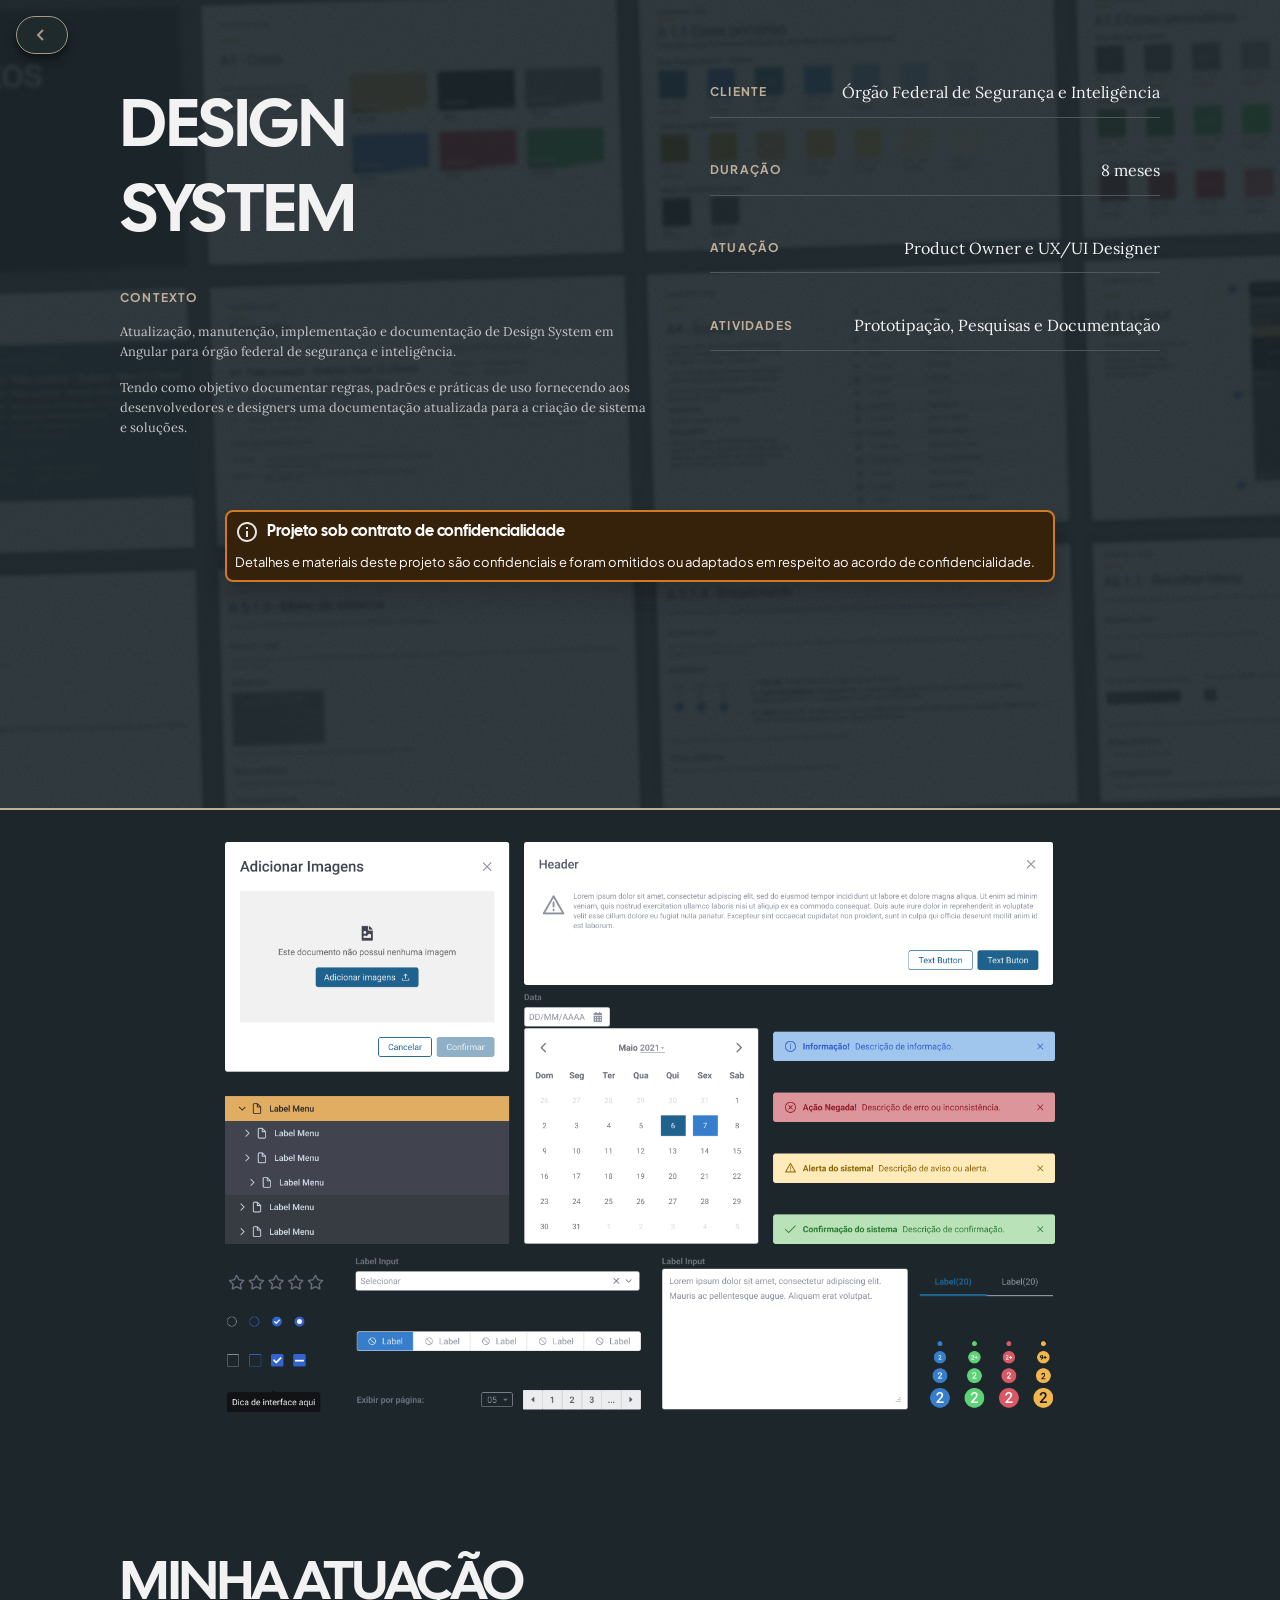
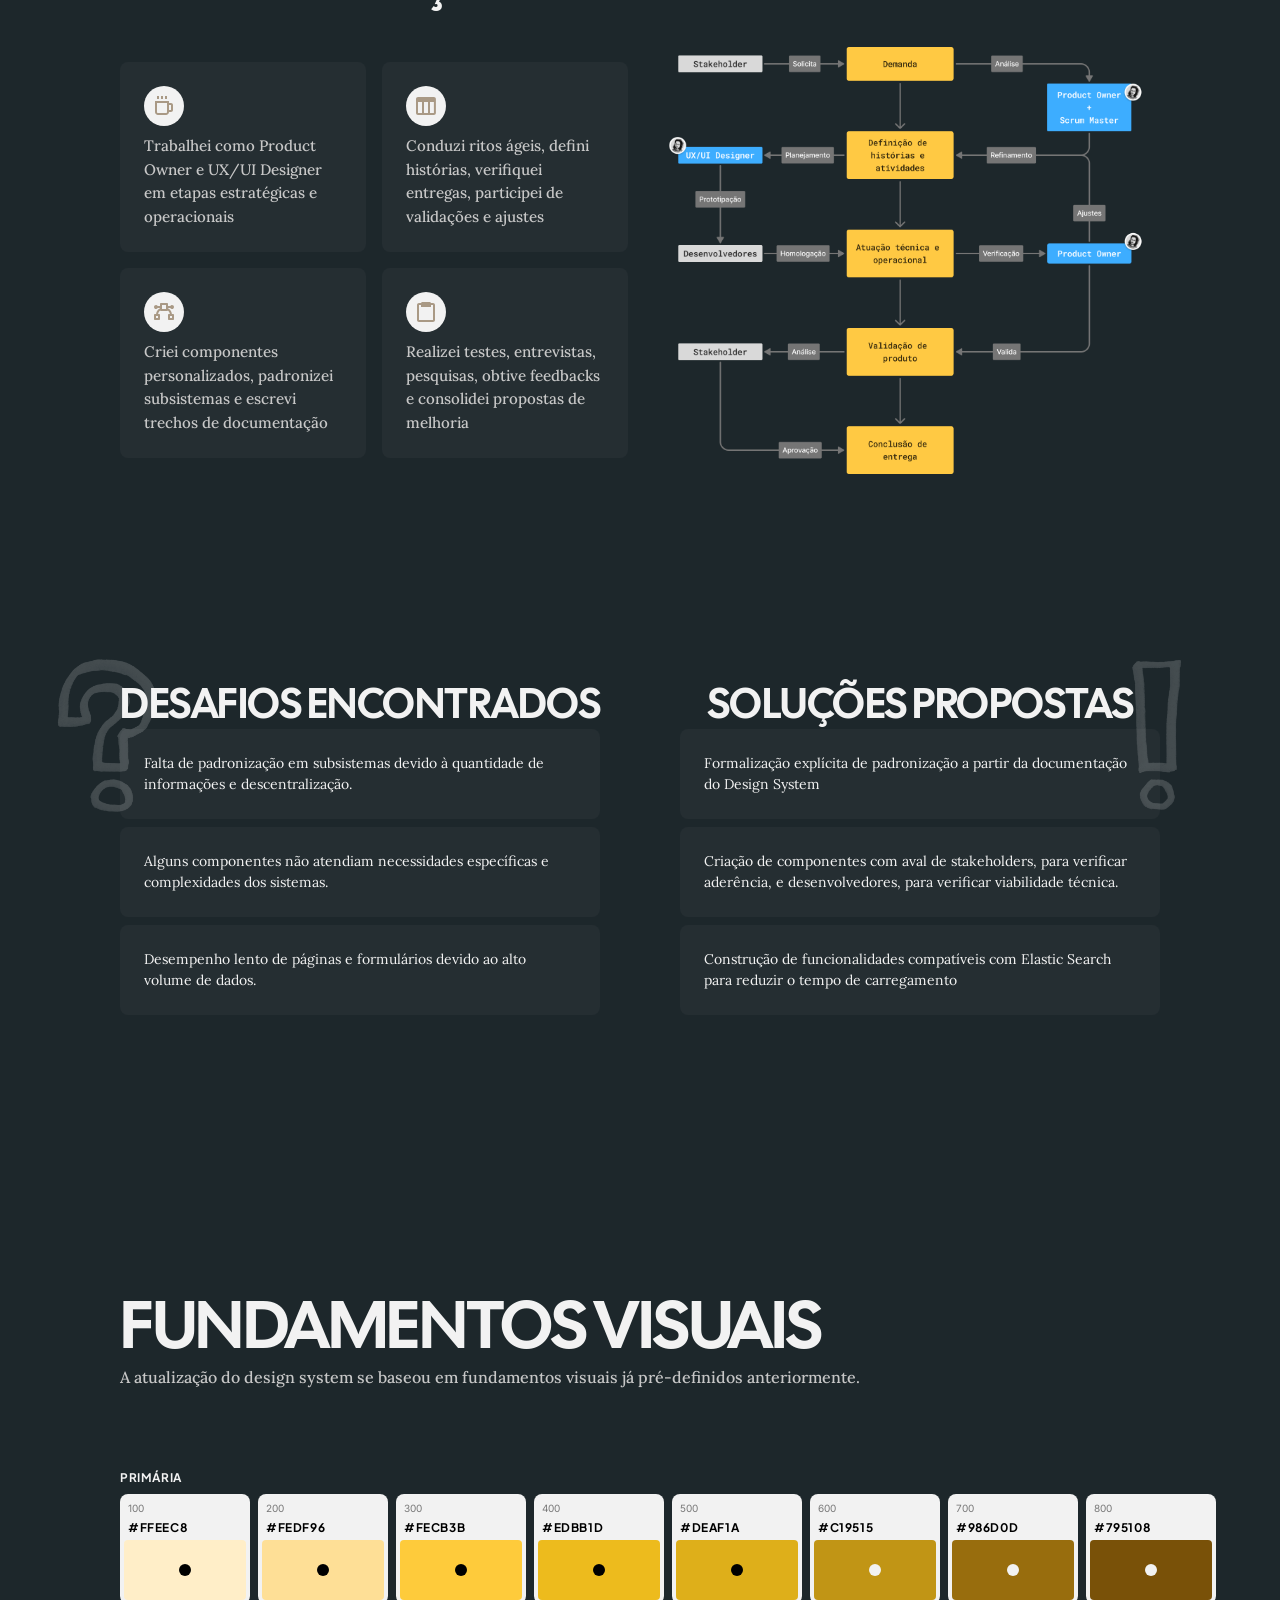
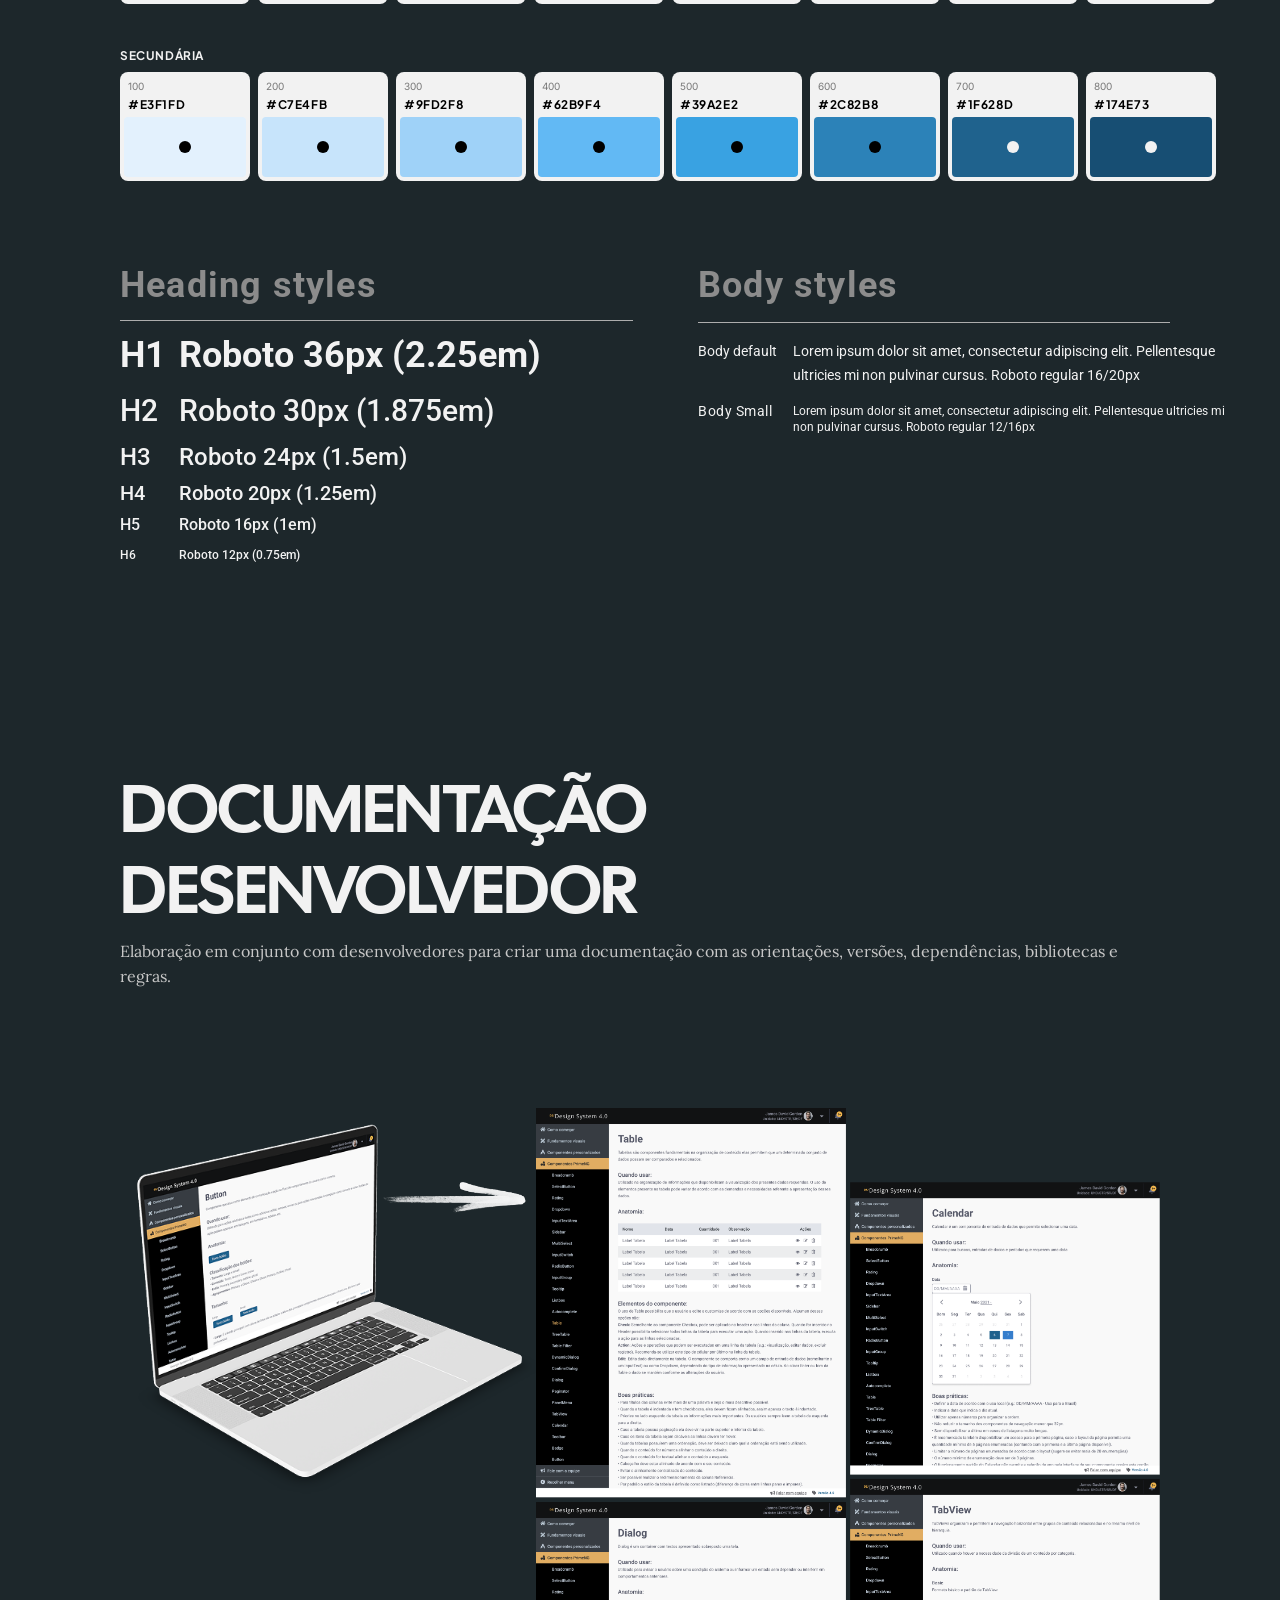
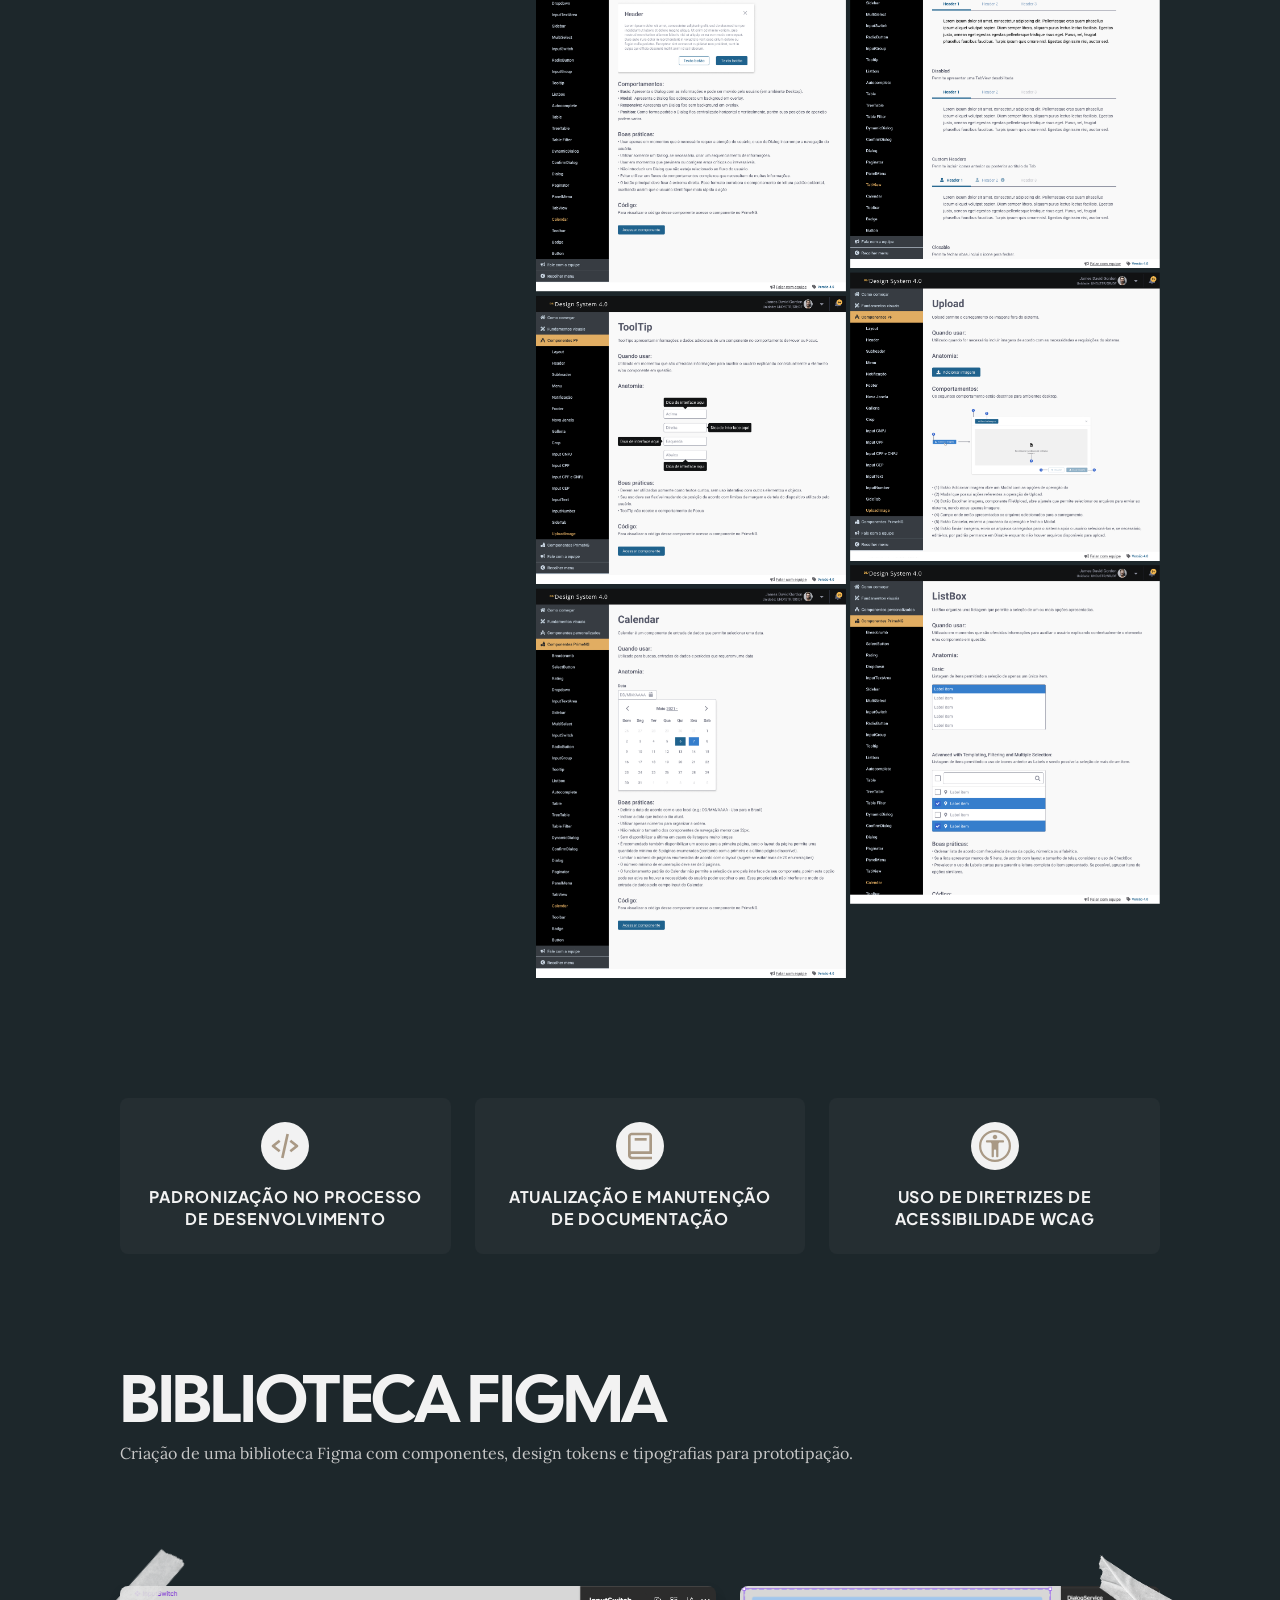
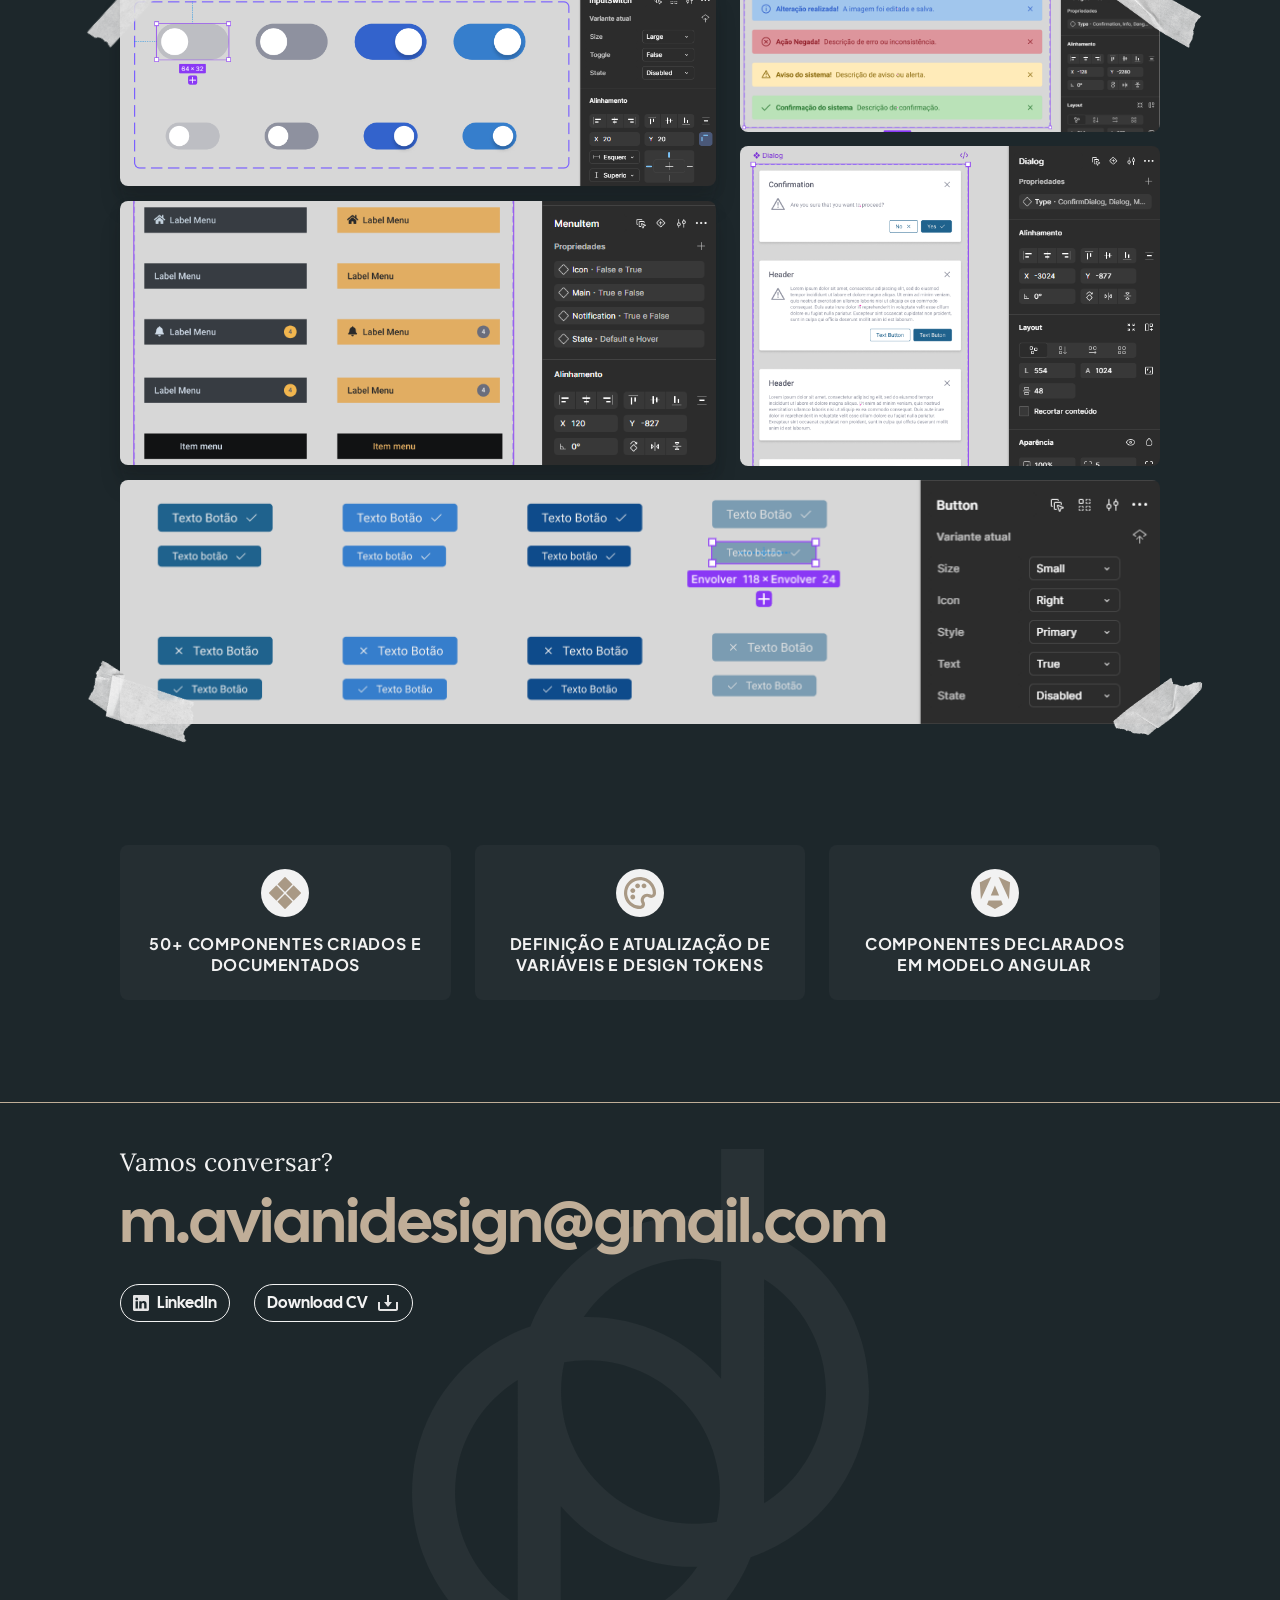
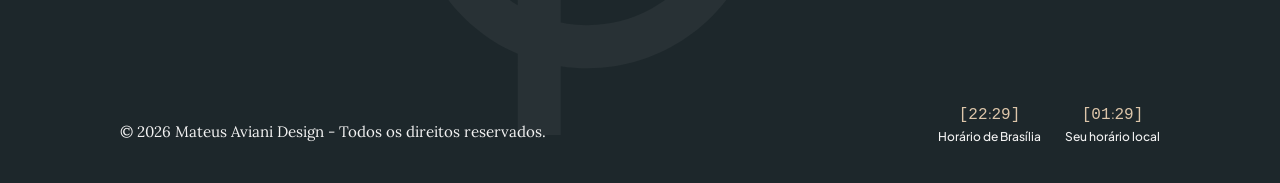
==== projetos/design-system.html @ c931e756 "Publica primeira versão do portfólio" ====
<!doctype html>
<html lang="pt-BR">

<head>
  <meta charset="utf-8">
  <meta name="viewport" content="width=device-width, initial-scale=1">
  <meta name="description" content="Case de UX/UI sobre a atualização e documentação de um Design System.">
  <title>Design System — Mateus Aviani Design</title>
  <link rel="icon" href="../assets/icons/logo_black.svg" type="image/svg+xml" media="(prefers-color-scheme: light)">
  <link rel="icon" href="../assets/icons/logo_white.svg" type="image/svg+xml" media="(prefers-color-scheme: dark)">
  <link rel="stylesheet" href="../css/tokens.css">
  <link rel="stylesheet" href="../css/base.css">
  <link rel="stylesheet" href="../css/layout.css">
  <link rel="stylesheet" href="../css/components.css">
  <link rel="stylesheet" href="../css/project-design-system.css">
  <link
    href="https://fonts.googleapis.com/css2?family=Cal+Sans&family=Inter:wght@400&family=Lora:ital,wght@0,400..700;1,400..700&family=Plus+Jakarta+Sans:ital,wght@0,200..800;1,200..800&family=Roboto:wght@400;500;700&display=swap"
    rel="stylesheet">
</head>

<body class="case-study design-system-page">
  <main>
    <section class="case-cover ds-hero" aria-labelledby="project-title">
      <div class="container case-cover__layout">
        <div class="case-cover__intro">
          <h1 id="project-title" class="case-title case-title--hero"><span>DESIGN</br>SYSTEM</span></h1>
          <div class="case-cover__context">
            <p class="eyebrow">CONTEXTO</p>
            <div class="case-cover__copy">
              <p>Atualização, manutenção, implementação e documentação de Design System em Angular para órgão federal de
                segurança e inteligência.</p>
              <p>Tendo como objetivo documentar regras, padrões e práticas de uso fornecendo aos desenvolvedores e
                designers uma documentação atualizada para a criação de sistema e soluções.</p>
            </div>
          </div>
        </div>
        <dl class="case-cover__meta" aria-label="Informações do projeto">
          <div>
            <dt>CLIENTE</dt>
            <dd>Órgão Federal de Segurança e Inteligência</dd>
          </div>
          <div>
            <dt>DURAÇÃO</dt>
            <dd>8 meses</dd>
          </div>
          <div>
            <dt>ATUAÇÃO</dt>
            <dd>Product Owner e UX/UI Designer</dd>
          </div>
          <div>
            <dt>ATIVIDADES</dt>
            <dd>Prototipação, Pesquisas e Documentação</dd>
          </div>
        </dl>
      </div>
      <aside class="notice notice--nda" aria-label="Aviso de confidencialidade">
        <div class="notice__header"><img class="notice__icon" src="../assets/icons/confidentiality.svg" width="24"
            height="24" alt="">
          <p class="notice__title">Projeto sob contrato de confidencialidade</p>
        </div>
        <p class="notice__copy">Detalhes e materiais deste projeto são confidenciais e foram omitidos ou adaptados em
          respeito ao acordo de confidencialidade.</p>
      </aside>
    </section>
    <section class="ds-example-section" aria-label="Exemplo de componentes do Design System">
      <img src="../assets/images/design-system/example-image.png" width="835" height="573"
        alt="Exemplos de componentes e padrões da biblioteca do Design System" loading="lazy">
    </section>

    <section class="ds-section ds-acting" aria-labelledby="acting-title">
      <div class="container">
        <h2 id="acting-title" class="case-title case-title--section">MINHA ATUAÇÃO</h2>
        <div class="ds-acting-layout">
          <div class="ds-card-grid">
            <article class="ds-card surface-card"><span class="icon-badge icon-badge--sm"><img
                  src="../assets/icons/design-system-task-1.svg" width="16" height="16" alt=""></span>
              <p>Trabalhei como Product Owner e UX/UI Designer em etapas estratégicas e operacionais</p>
            </article>
            <article class="ds-card surface-card"><span class="icon-badge icon-badge--sm"><img
                  src="../assets/icons/design-system-task-2.svg" width="16" height="16" alt=""></span>
              <p>Conduzi ritos ágeis, defini histórias, verifiquei entregas, participei de validações e ajustes</p>
            </article>
            <article class="ds-card surface-card"><span class="icon-badge icon-badge--sm"><img
                  src="../assets/icons/design-system-task-3.svg" width="16" height="16" alt=""></span>
              <p>Criei componentes personalizados, padronizei subsistemas e escrevi trechos de documentação</p>
            </article>
            <article class="ds-card surface-card"><span class="icon-badge icon-badge--sm"><img
                  src="../assets/icons/design-system-task-4.svg" width="16" height="16" alt=""></span>
              <p>Realizei testes, entrevistas, pesquisas, obtive feedbacks e consolidei propostas de melhoria</p>
            </article>
          </div>
          <figure class="ds-visual ds-acting-visual"><img src="../assets/images/design-system/main-image.png"
              width="2735" height="2432" alt="Composição visual das atividades realizadas no Design System"
              loading="lazy"></figure>
        </div>
      </div>
    </section>

    <section class="ds-section ds-challenges" aria-labelledby="challenges-title">
      <div class="container ds-two-columns">
        <div class="ds-challenge-column">
          <img class="ds-challenge-illustration ds-challenge-illustration-question"
            src="../assets/images/design-system/challenges-question.png" width="101" height="154" alt=""
            aria-hidden="true" loading="lazy">
          <h2 id="challenges-title" class="case-title case-title--subsection">DESAFIOS ENCONTRADOS</h2>
          <div class="ds-list">
            <p>Falta de padronização em subsistemas devido à quantidade de informações e descentralização.</p>
            <p>Alguns componentes não atendiam necessidades específicas e complexidades dos sistemas.</p>
            <p>Desempenho lento de páginas e formulários devido ao alto volume de dados.</p>
          </div>
        </div>
        <div class="ds-challenge-column">
          <img class="ds-challenge-illustration ds-challenge-illustration-exclamation"
            src="../assets/images/design-system/challenges-exclamation.png" width="52" height="152" alt=""
            aria-hidden="true" loading="lazy">
          <h2 class="case-title case-title--subsection">SOLUÇÕES PROPOSTAS</h2>
          <div class="ds-list">
            <p>Formalização explícita de padronização a partir da documentação do Design System</p>
            <p>Criação de componentes com aval de stakeholders, para verificar aderência, e desenvolvedores, para
              verificar viabilidade técnica.</p>
            <p>Construção de funcionalidades compatíveis com Elastic Search para reduzir o tempo de carregamento</p>
          </div>
        </div>
      </div>
    </section>

    <section class="ds-section ds-fundamentals" aria-labelledby="fundamentals-title">
      <div class="container">
        <h2 id="fundamentals-title" class="case-title case-title--section">FUNDAMENTOS VISUAIS</h2>
        <p class="ds-lead">A atualização do design system se baseou em fundamentos visuais já pré-definidos
          anteriormente.</p>
        <div class="ds-palette-stack">
          <div class="ds-palette-group">
            <h3>PRIMÁRIA</h3>
            <div class="ds-palette">
              <div class="ds-swatch"><span>100</span><strong>#FFEEC8</strong><i style="background:#FFEEC8"><img
                    src="../assets/icons/design-system-swatch-circle-dark.svg" width="12" height="12" alt=""></i></div>
              <div class="ds-swatch"><span>200</span><strong>#FEDF96</strong><i style="background:#FEDF96"><img
                    src="../assets/icons/design-system-swatch-circle-dark.svg" width="12" height="12" alt=""></i></div>
              <div class="ds-swatch"><span>300</span><strong>#FECB3B</strong><i style="background:#FECB3B"><img
                    src="../assets/icons/design-system-swatch-circle-dark.svg" width="12" height="12" alt=""></i></div>
              <div class="ds-swatch"><span>400</span><strong>#EDBB1D</strong><i style="background:#EDBB1D"><img
                    src="../assets/icons/design-system-swatch-circle-dark.svg" width="12" height="12" alt=""></i></div>
              <div class="ds-swatch"><span>500</span><strong>#DEAF1A</strong><i style="background:#DEAF1A"><img
                    src="../assets/icons/design-system-swatch-circle-dark.svg" width="12" height="12" alt=""></i></div>
              <div class="ds-swatch"><span>600</span><strong>#C19515</strong><i style="background:#C19515"><img
                    src="../assets/icons/design-system-swatch-circle-light.svg" width="12" height="12" alt=""></i></div>
              <div class="ds-swatch"><span>700</span><strong>#986D0D</strong><i style="background:#986D0D"><img
                    src="../assets/icons/design-system-swatch-circle-light.svg" width="12" height="12" alt=""></i></div>
              <div class="ds-swatch"><span>800</span><strong>#795108</strong><i style="background:#795108"><img
                    src="../assets/icons/design-system-swatch-circle-light.svg" width="12" height="12" alt=""></i></div>
            </div>
          </div>
          <div class="ds-palette-group">
            <h3>SECUNDÁRIA</h3>
            <div class="ds-palette">
              <div class="ds-swatch"><span>100</span><strong>#E3F1FD</strong><i style="background:#E3F1FD"><img
                    src="../assets/icons/design-system-swatch-circle-dark.svg" width="12" height="12" alt=""></i></div>
              <div class="ds-swatch"><span>200</span><strong>#C7E4FB</strong><i style="background:#C7E4FB"><img
                    src="../assets/icons/design-system-swatch-circle-dark.svg" width="12" height="12" alt=""></i></div>
              <div class="ds-swatch"><span>300</span><strong>#9FD2F8</strong><i style="background:#9FD2F8"><img
                    src="../assets/icons/design-system-swatch-circle-dark.svg" width="12" height="12" alt=""></i></div>
              <div class="ds-swatch"><span>400</span><strong>#62B9F4</strong><i style="background:#62B9F4"><img
                    src="../assets/icons/design-system-swatch-circle-dark.svg" width="12" height="12" alt=""></i></div>
              <div class="ds-swatch"><span>500</span><strong>#39A2E2</strong><i style="background:#39A2E2"><img
                    src="../assets/icons/design-system-swatch-circle-dark.svg" width="12" height="12" alt=""></i></div>
              <div class="ds-swatch"><span>600</span><strong>#2C82B8</strong><i style="background:#2C82B8"><img
                    src="../assets/icons/design-system-swatch-circle-dark.svg" width="12" height="12" alt=""></i></div>
              <div class="ds-swatch"><span>700</span><strong>#1F628D</strong><i style="background:#1F628D"><img
                    src="../assets/icons/design-system-swatch-circle-light.svg" width="12" height="12" alt=""></i></div>
              <div class="ds-swatch"><span>800</span><strong>#174E73</strong><i style="background:#174E73"><img
                    src="../assets/icons/design-system-swatch-circle-light.svg" width="12" height="12" alt=""></i></div>
            </div>
          </div>
        </div>
        <div class="ds-type-grid">
          <div class="ds-type-sample ds-heading-styles">
            <h3>Heading styles</h3><span class="ds-type-divider"></span>
            <p class="ds-type-h1"><b>H1</b><span>Roboto 36px (2.25em)</span></p>
            <p class="ds-type-h2"><b>H2</b><span>Roboto 30px (1.875em)</span></p>
            <p class="ds-type-h3"><b>H3</b><span>Roboto 24px (1.5em)</span></p>
            <p class="ds-type-h4"><b>H4</b><span>Roboto 20px (1.25em)</span></p>
            <p class="ds-type-h5"><b>H5</b><span>Roboto 16px (1em)</span></p>
            <p class="ds-type-h6"><b>H6</b><span>Roboto 12px (0.75em)</span></p>
          </div>
          <div class="ds-type-sample ds-body-styles">
            <h3>Body styles</h3><span class="ds-type-divider"></span>
            <div class="ds-body-sample ds-body-default">
              <p>Body default</p>
              <p>Lorem ipsum dolor sit amet, consectetur adipiscing elit. Pellentesque ultricies mi non pulvinar cursus.
                Roboto regular 16/20px</p>
            </div>
            <div class="ds-body-sample ds-body-small">
              <p>Body Small</p>
              <p>Lorem ipsum dolor sit amet, consectetur adipiscing elit. Pellentesque ultricies mi non pulvinar cursus.
                Roboto regular 12/16px</p>
            </div>
          </div>
        </div>
      </div>
    </section>

    <section class="ds-section ds-documentation" aria-labelledby="documentation-title">
      <div class="container ds-documentation-content">
        <div class="ds-documentation-heading">
          <h2 id="documentation-title" class="case-title case-title--section">DOCUMENTAÇÃO DESENVOLVEDOR</h2>
          <p>Elaboração em conjunto com desenvolvedores para criar uma documentação com as orientações, versões,
            dependências, bibliotecas e regras.</p>
        </div>
        <div class="ds-documentation-visual">
          <figure class="ds-documentation-annotated"><img
              src="../assets/images/design-system/documentation-annotated-image.png" width="551" height="512" alt=""
              loading="lazy"></figure>
          <figure class="ds-documentation-full"><img
              src="../assets/images/design-system/documentation-full-image.png" width="553" height="1302" alt=""
              loading="lazy"></figure>
          <img class="ds-documentation-arrow" src="../assets/images/design-system/documentation-arrow.png" width="199"
            height="42" alt="" loading="lazy">
        </div>
        <div class="ds-documentation-results">
          <article class="ds-documentation-result surface-card"><span class="icon-badge icon-badge--md"><img
                src="../assets/icons/design-system-development.svg" width="40" height="40" alt=""></span>
            <p>PADRONIZAÇÃO NO PROCESSO DE DESENVOLVIMENTO</p>
          </article>
          <article class="ds-documentation-result surface-card"><span class="icon-badge icon-badge--md"><img
                src="../assets/icons/design-system-documentation-result.svg" width="40" height="40" alt=""></span>
            <p>ATUALIZAÇÃO E MANUTENÇÃO DE DOCUMENTAÇÃO</p>
          </article>
          <article class="ds-documentation-result surface-card"><span
              class="icon-badge icon-badge--md ds-documentation-accessibility-icon"><img class="ds-documentation-accessibility-symbol"
                src="../assets/icons/design-system-accessibility.svg" width="37" height="37" alt=""></span>
            <p>USO DE DIRETRIZES DE ACESSIBILIDADE WCAG</p>
          </article>
        </div>
      </div>
    </section>

    <section class="ds-section ds-library" aria-labelledby="library-title">
      <div class="container ds-library-content">
        <div class="ds-library-heading">
          <h2 id="library-title" class="case-title case-title--section">BIBLIOTECA FIGMA</h2>
          <p>Criação de uma biblioteca Figma com componentes, design tokens e tipografias para prototipação.</p>
        </div>
        <div class="ds-library-main">
          <div class="ds-library-grid">
            <div class="ds-library-grid-left">
              <figure class="ds-library-top-left media-frame"><img
                  src="../assets/images/design-system/library-top-left.png" width="743" height="249" alt=""
                  loading="lazy"></figure>
              <figure class="ds-library-bottom-left media-frame"><img
                  src="../assets/images/design-system/library-bottom-left.png" width="647" height="286" alt=""
                  loading="lazy"></figure>
            </div>
            <div class="ds-library-grid-right">
              <figure class="ds-library-top-right media-frame"><img
                  src="../assets/images/design-system/library-top-right.png" width="1024" height="356" alt=""
                  loading="lazy"></figure>
              <figure class="ds-library-bottom-right media-frame"><img
                  src="../assets/images/design-system/library-bottom-right.png" width="452" height="344" alt=""
                  loading="lazy"></figure>
            </div>
            <figure class="ds-library-full-width media-frame"><img
                src="../assets/images/design-system/library-full-width.png" width="1047" height="246" alt=""
                loading="lazy"></figure>
          </div>
          <img class="ds-library-tape ds-library-tape--top-left"
            src="../assets/images/design-system/library-tape-top-left.png" width="119" height="34" alt=""
            aria-hidden="true" loading="lazy">
          <img class="ds-library-tape ds-library-tape--top-right"
            src="../assets/images/design-system/library-tape-top-right.png" width="127" height="40" alt=""
            aria-hidden="true" loading="lazy">
          <img class="ds-library-tape ds-library-tape--bottom-left"
            src="../assets/images/design-system/library-tape-left.png" width="111" height="52" alt="" aria-hidden="true"
            loading="lazy">
          <img class="ds-library-tape ds-library-tape--bottom-right"
            src="../assets/images/design-system/library-tape-right.png" width="85" height="56" alt="" aria-hidden="true"
            loading="lazy">
        </div>
        <div class="ds-library-results">
          <article class="surface-card"><span class="icon-badge icon-badge--md"><img src="../assets/icons/design-system-library-components.svg" width="40"
              height="40" alt=""></span>
            <p>50+ COMPONENTES CRIADOS E DOCUMENTADOS</p>
          </article>
          <article class="surface-card"><span class="icon-badge icon-badge--md"><img
                src="../assets/icons/design-system-library-palette.svg" width="40" height="40" alt=""></span>
            <p>DEFINIÇÃO E ATUALIZAÇÃO DE VARIÁVEIS E DESIGN TOKENS</p>
          </article>
          <article class="surface-card"><span class="icon-badge icon-badge--md"><img
                src="../assets/icons/design-system-library-angular.svg" width="40" height="40" alt=""></span>
            <p>COMPONENTES DECLARADOS EM MODELO ANGULAR</p>
          </article>
        </div>
      </div>
    </section>


    <a class="back-link" href="../index.html#projetos" aria-label="Voltar para projetos"><img
        src="../assets/icons/chevron-left.svg" width="24" height="24" alt=""></a>
  </main>

  <footer class="contact">
    <div class="contact-pattern"></div>
    <div class="container">
      <div class="contact-main">
        <p>Vamos conversar?</p><a href="mailto:m.avianidesign@gmail.com">m.avianidesign@gmail.com</a>
        <div class="contact-links"><a href="#linkedin"><img src="../assets/icons/linkedin.svg" width="16" height="16"
              alt="">LinkedIn</a><a href="#download">Download CV <img src="../assets/icons/download.svg" width="24"
              height="24" alt=""></a></div>
      </div>
      <div class="footer-row">
        <p>© 2026 Mateus Aviani Design - Todos os direitos reservados.</p>
        <div class="time-info">
          <div><b data-brasilia-time>[--:--]</b><span>Horário de Brasília</span></div>
          <div><b data-local-time>[--:--]</b><span>Seu horário local</span></div>
        </div>
      </div>
    </div>
  </footer>
  <script src="../js/main.js"></script>
</body>

</html>
---- css/tokens.css ----
:root {
  --color-background: #1d272b;
  --color-surface: #252e32;
  --color-surface-float: #1e2a2b;
  --color-surface-inverse: #f2f2f2;
  --color-text: #f2f2f2;
  --color-text-secondary: #c0ae98;
  --color-text-soft: #c7c7c7;
  --color-text-muted: #8c8c8c;
  --color-accent: #a99985;
  --color-border: #ddc6aa;
  --color-border-subtle: #4e575a;
  --color-border-insight: #3d4a4f;
  --color-warning: #d17a22;
  --color-warning-surface: #36210a;
  --color-on-warning: #fff;
  --color-on-inverse: #000;
  --color-surface-glass: rgb(37 46 50 / .86);
  --font-display: "Cal Sans", sans-serif;
  --font-body: Lora, Georgia, serif;
  --font-interface: "Plus Jakarta Sans", Arial, sans-serif;
  --font-mono: "IBM Plex Mono", Consolas, monospace;
  --text-xs: clamp(0.6875rem, 0.66rem + 0.1vw, 0.75rem);
  --text-sm: clamp(0.75rem, 0.71rem + 0.12vw, 0.8125rem);
  --text-body: clamp(0.875rem, 0.82rem + 0.16vw, 1rem);
  --text-label: 0.75rem;
  --text-notice-title: 1rem;
  --text-notice-copy: 0.8125rem;
  --text-lg: clamp(1.25rem, 1.08rem + 0.55vw, 1.5625rem);
  --text-heading-sm: clamp(2.625rem, 2rem + 1.8vw, 4.25rem);
  --text-heading-lg: clamp(4rem, 3rem + 3.1vw, 6.8125rem);
  --text-case-title: clamp(2.75rem, 13vw, 4.25rem);
  --text-case-subtitle: clamp(1.75rem, 8vw, 2.625rem);
  --leading-tight: 1.2;
  --leading-body: 1.55;
  --leading-ui: 1.35;
  --tracking-tight: -0.09375rem;
  --tracking-label: 0.075rem;
  --weight-regular: 400;
  --weight-medium: 500;
  --weight-semibold: 600;
  --weight-bold: 700;
  --space-1: 0.25rem;
  --space-2: 0.5rem;
  --space-3: 0.75rem;
  --space-4: 1rem;
  --space-6: 1.5rem;
  --space-8: 2rem;
  --space-10: 2.5rem;
  --space-12: 3rem;
  --space-16: 4rem;
  --space-20: 5rem;
  --space-32: 8rem;
  --content-max-width: 70.375rem;
  --gutter: clamp(1.5rem, 5vw, 7.5rem);
  --section-space: clamp(5rem, 8vw, 10rem);
  --radius-sm: 0.25rem;
  --radius-md: 0.5rem;
  --radius-lg: 1rem;
  --radius-pill: 999px;
  --border-thin: 1px solid var(--color-border);
  --shadow-card: 0 0.5rem 1.5rem -0.25rem rgb(0 0 0 / 0.21);
  --shadow-200: 0 0.375rem 0.75rem rgb(20 20 20 / 0.13), 0 1.375rem 1.375rem rgb(20 20 20 / 0.12);
  --shadow-floating: 0 0.125rem 0.125rem rgb(0 0 0 / .13), 0 0.25rem 0.375rem rgb(0 0 0 / .29), 0 0.5rem 0.75rem rgb(0 0 0 / .21);
  --duration-fast: 180ms;
  --breakpoint-tablet: 48rem;
  --breakpoint-desktop: 64rem;
}
---- css/base.css ----
*,
*::before,
*::after {
    box-sizing: border-box;
}

html {
    scroll-behavior: smooth;
    background: var(--color-background);
}

body {
    margin: 0;
    background: var(--color-background);
    color: var(--color-text);
    font-family: var(--font-body);
    font-size: var(--text-body);
    line-height: var(--leading-body);
}

.case-study {
    overflow-x: hidden;
}

h1,
h2,
h3,
h4,
p {
    margin: 0;
}

h1,
h2,
h3,
h4 {
    font-family: var(--font-display);
    font-weight: var(--weight-regular);
    line-height: var(--leading-tight);
}

a {
    color: inherit;
    text-decoration-thickness: 0.08em;
    text-underline-offset: 0.2em;
}

button,
input,
textarea,
select {
    font: inherit;
}

img,
svg {
    display: block;
    max-width: 100%;
}

img {
    height: auto;
}

:focus-visible {
    outline: 2px solid var(--color-text-secondary);
    outline-offset: 3px;
}

@media (prefers-reduced-motion: reduce) {
    html {
        scroll-behavior: auto;
    }

    *,
    *::before,
    *::after {
        animation-duration: 0.01ms !important;
        animation-iteration-count: 1 !important;
        transition-duration: 0.01ms !important;
    }
}
---- css/layout.css ----
.container {
    width: min(100% - 240px, 1126px);
    margin-inline: auto
}

.section {
    padding-block: 48px;
}

.project-content,
.timeline-content>p,
.about-content p {
    color: var(--color-text-soft)
}

.projects {
    padding-top: 0
}

.display-title,
.section-title {
    text-align: center;
    color: var(--color-text);
    font-size: 68px;
    letter-spacing: -1.5px;
    line-height: 85px
}

.display-title {
    margin-bottom: 120px;
    font-size: 109px;
    letter-spacing: -2px;
    line-height: 1.2
}

.project-list {
    display: grid;
    gap: 32px
}

.project-card {
    min-height: 560px;
    padding: 124px 80px;
    border: 1px solid var(--color-accent);
    border-radius: 4px;
    display: flex;
    flex-wrap: wrap;
    gap: 24px;
    align-items: center
}

.project-content h3{
    color: var(--color-text)
}

.index{
    font: 16px/1.35 var(--font-mono);
    color: var(--color-accent);
}
.timeline-meta p {
    color: var(--color-accent);
    font: 16px/1.35 var(--font-display)
}

.project-card h3 {
    margin-top: 8px;
    font-size: 68px;
    line-height: 85px;
    letter-spacing: -1.5px
}

.project-content {
    display: grid;
    gap: 16px
}

.tag-list {
    display: flex;
    flex-wrap: wrap;
    gap: 8px
}

.project-card .tag-list {
    grid-column: 1
}

.experience {
    padding-top: 237px
}

.experience .section-title,
.education .section-title,
.about .section-title {
    margin-bottom: 120px
}

.timeline {
    display: grid
}

.timeline-item {
    min-height: 240px;
    display: grid;
    grid-template-columns: 240px 32px minmax(0, 1fr);
    column-gap: 48px
}

.timeline-meta {
    text-align: right
}

.timeline-meta strong {
    display: flex;
    align-items: center;
    justify-content: end;
    gap: 8px;
    margin-top: 12px;
    font: 16px/1.35 var(--font-display)
}

.timeline-meta strong img {
    width: 32px;
    height: 32px;
    object-fit: contain
}

.timeline-dot {
    align-self: stretch;
    position: relative;
    width: 20px;
    margin-left: 6px
}

.timeline-dot img {
    display: block;
    width: 20px;
    height: 20px
}

.timeline-dot:after {
    content: "";
    position: absolute;
    top: 18px;
    bottom: 0;
    left: 9px;
    width: 2px;
    background: rgb(169 153 133/.25)
}

.timeline-dot.last:after {
    display: none
}

.timeline-content {
    padding-bottom: 40px
}

.timeline-content h3 {
    font-size: 26px;
    line-height: 1.3
}

.timeline-content>p {
    margin-block: 16px;
    font-weight: 500
}

.education {
    padding-top: 123px
}

.education-grid {
    display: grid;
    grid-template-columns: 1fr 1fr;
    gap: 24px
}

.education-list {
    display: grid;
    gap: 80px
}

.education-list p {
    color: var(--color-text-secondary);
    font: 26px/1.3 var(--font-display)
}

.education-list h3 {
    margin-top: 8px;
    font: 300 31px/1.35 var(--font-body)
}

.education-list em {
    color: var(--color-border);
    font-style: normal
}

.education-visual {
    position: relative;
    height: 415px;
    overflow: hidden
}

.education-visual img:first-child {
    width: 100%;
    height: 339px;
    object-fit: cover;
    border-radius: 8px;
}

.education-visual img:last-child {
    position: absolute;
    bottom: 0;
    left: 31%;
    width: 38%;
    height: 95px;
    object-fit: cover;
    border-radius: 4px
}

.about {
    padding-block: 180px
}

.about .container {
    position: relative
}



.about .section-title,
.about-content {
    position: relative;
    z-index: 1
}

.about-content {
    display: flex;
    grid-template-columns: 335px 1fr;
    gap: 32px;
    align-items: start;
    
}

.about-visual {
    position: relative;
    width: 640px;
    height: auto;
}

.about-composition {
    width: 100%;
    height: auto;
    rotate: 2deg;
}


.about-content p {
    font-size: 16px;
    line-height: 1.45
}

.about-content p+p {
    margin-top: 16px
}

@media(max-width:900px) {
    .container {
        width: min(100% - 48px, 1126px)
    }

    .display-title {
        font-size: clamp(52px, 9vw, 80px)
    }

    .project-card {
        min-height: 0;
        padding: 64px 40px
    }

    .project-card h3 {
        font-size: 52px;
        line-height: 1.05
    }

    .timeline-item {
        grid-template-columns: 170px 32px 1fr;
        gap: 24px
    }

    .about-content {
        grid-template-columns: 260px 1fr
    }

    .about-visual {
        width: 260px;
        height: auto
    }
}

@media(max-width:640px) {
    .section {
        padding-block: 72px
    }

    .display-title,
    .section-title {
        font-size: 40px;
        line-height: 1.1
    }

    .display-title {
        margin-bottom: 56px
    }

    .project-card {
        display: block;
        padding: 48px 24px
    }

    .project-content {
        margin: 28px 0
    }

    .project-card h3 {
        font-size: 44px
    }

    .experience {
        padding-top: 96px
    }

    .experience .section-title,
    .education .section-title,
    .about .section-title {
        margin-bottom: 64px
    }

    .timeline-item {
        grid-template-columns: 1fr;
        gap: 14px;
        border-left: 2px solid rgb(169 153 133/.25);
        padding-left: 24px
    }

    .timeline-meta {
        text-align: left
    }

    .timeline-meta strong {
        justify-content: start
    }

    .timeline-dot {
        display: none
    }

    .timeline-content {
        padding-bottom: 44px
    }

    .about{
        padding: 80px 0 160px 0;
    }

    .about-content{
        flex-wrap: wrap;
    }

    .education-grid,
    .about-content {
        grid-template-columns: 1fr
    }

    .education-visual {
        margin-top: 16px
    }

    .about-visual {
        width: 50%;
        height: auto;
        margin: 0 auto;
    }

}
---- css/components.css ----
.case-title {
    color: var(--color-text);
    letter-spacing: var(--tracking-tight);
}

.case-title--hero {
    font-size: 4.25rem;
    line-height: 5.3125rem;
}

.case-cover {
    position: relative;
    overflow: hidden;
    border-bottom: 2px solid var(--color-text-secondary);
    isolation: isolate;
    min-height: 90vh;
}

.case-cover__layout {
    position: relative;
    z-index: 1;
    display: grid;
    grid-template-columns: minmax(0, 34.375rem) minmax(0, 28.125rem);
    align-items: start;
    justify-content: space-between;
    gap: var(--space-16);
    padding-block: 80px 48px;

}

.case-cover__intro {
    display: grid;
    gap: var(--space-10);
    min-width: 0;
}

.case-cover__context {
    display: grid;
    gap: var(--space-4);
}

.case-cover__copy {
    display: grid;
    gap: var(--space-4);
    color: var(--color-text-soft);
    font: var(--weight-regular) var(--text-sm) / var(--leading-body) var(--font-body);
}

.case-cover__meta {
    display: grid;
    min-width: 0;
    align-content: start;
    gap: var(--space-10);
    margin: 0;
}

.case-cover__meta div {
    display: flex;
    align-items: center;
    justify-content: space-between;
    gap: var(--space-10);
    padding-bottom: var(--space-3);
    border-bottom: 1px solid var(--color-border-subtle);
}

.case-cover__meta dt,
.eyebrow {
    color: var(--color-text-secondary);
    font: var(--weight-bold) var(--text-label) / var(--leading-ui) var(--font-interface);
    letter-spacing: var(--tracking-label);
    text-transform: uppercase;
}

.case-cover__meta dd {
    max-width: 20rem;
    margin: 0;
    color: var(--color-text);
    font: var(--weight-regular) 1rem / var(--leading-body) var(--font-body);
    text-align: right;
}

.case-title--section {
    font-size: var(--text-heading-sm);
    line-height: 1.25;
}

.case-title--subsection {
    font-size: var(--text-case-subtitle);
    line-height: var(--leading-tight);
    letter-spacing: -0.03125rem;
}

.notice {
    margin: 24px auto;
    width: min(51.875rem, calc(100% - 3rem));
    display: grid;
    gap: var(--space-2);
    padding: var(--space-2);
    overflow: clip;
    border: 2px solid transparent;
    border-radius: var(--radius-md);
    box-shadow: var(--shadow-200);

}

.notice--nda {
    border-color: var(--color-warning);
    background: var(--color-warning-surface);
}

.notice__header {
    display: flex;
    align-items: flex-start;
    gap: var(--space-2);
}

.notice__icon {
    flex: 0 0 var(--space-6);
    width: var(--space-6);
    height: var(--space-6);
}

.notice__title {
    color: var(--color-on-warning);
    font: var(--weight-regular) var(--text-notice-title) / var(--leading-ui) var(--font-display);
}

.notice__copy {
    color: var(--color-on-warning);
    font: var(--weight-regular) var(--text-notice-copy) / var(--leading-body) var(--font-interface);
}

.back-link {
    position: fixed;
    z-index: 5;
    top: 16px;
    left: 16px;
    display: flex;
    width: 3.25rem;
    height: 2.375rem;
    place-items: center;
    padding: var(--space-2) var(--space-3);
    border: 1px solid var(--color-accent);
    border-radius: var(--radius-pill);
    background: var(--color-surface-float);
    box-shadow: var(--shadow-floating);
}

.back-link img {
    width: var(--space-6);
    height: var(--space-6);
}

.surface-card {
    border-radius: var(--radius-md);
    background: var(--color-surface);
}

.surface-card--lg {
    border-radius: var(--radius-lg);
}



.icon-badge {
    --icon-badge-size: var(--space-8);
    --icon-badge-content-size: var(--space-4);
    display: grid;
    width: var(--icon-badge-size);
    height: var(--icon-badge-size);
    place-items: center;
    flex: 0 0 var(--icon-badge-size);
    border-radius: var(--radius-pill);
    background: var(--color-surface-inverse);
}

.icon-badge > img {
    width: var(--icon-badge-content-size);
    height: var(--icon-badge-content-size);
}

.icon-badge--sm {
    --icon-badge-size: 40px;
    --icon-badge-content-size: 24px;
}

.icon-badge--md {
    --icon-badge-size: 48px;
    --icon-badge-content-size: 32px;
}

.icon-badge--lg {
    --icon-badge-size: 6rem;
    --icon-badge-content-size: var(--space-12);
}

.icon-badge--xl {
    --icon-badge-size: 7rem;
    --icon-badge-content-size: var(--space-16);
}

.media-frame {
    position: relative;
    min-width: 0;
    margin: 0;
    overflow: hidden;
    contain: paint;
    border-radius: var(--radius-md);
}

.tag {
    padding: 6px 12px;
    border-radius: 20px;
    background: var(--color-surface);
    color: var(--color-text-muted);
    font: 600 12px/1 var(--font-interface);
    white-space: nowrap
}

.project-button {
    width: max-content;
    display: inline-flex;
    align-items: center;
    gap: 8px;
    padding: 8px 16px;
    border: 1px solid var(--color-accent);
    border-radius: 99px;
    color: var(--color-text-secondary);
    font: 700 12px/1 var(--font-interface);
    letter-spacing: .6px;
    text-decoration: none;
    text-transform: uppercase;
    transition: color var(--duration-fast) ease, background-color var(--duration-fast) ease;
}

.project-button:hover{
    color: var(--color-background);
    background-color: var(--color-accent);

}

.project-button__icon {
    display: block;
    flex: 0 0 24px;
    width: 24px;
    height: 24px;
    color: var(--color-accent);
    transition: color var(--duration-fast) ease;
}

.project-button:hover .project-button__icon {
    color: var(--color-background);
}

.site-header {
    position: relative;
    height: 48px;
    border-bottom: 1px solid var(--color-border);
    background: rgb(29 39 43/.88);
    backdrop-filter: blur(12px)
}

.header-inner {
    height: 100%;
    display: flex;
    align-items: center;
    justify-content: space-between
}

.brand {
    display: inline-flex;
    align-items: center;
    gap: 8px;
    color: var(--color-text);
    font: 16px/1.35 var(--font-display);
    text-decoration: none
}

.brand img {
    width: 19px;
    height: 24px
}

.site-nav {
    display: flex;
    gap: 32px
}

.site-nav a {
    color: var(--color-text-muted);
    font: 16px/1.35 var(--font-interface);
    text-decoration: none
}

.menu-toggle {
    display: none
}

.contact {
    min-height: 680px;
    position: relative;
    overflow: hidden;
    padding: 40px 0;
    border-top: 1px solid var(--color-text-secondary)
}

.contact-pattern {
    position: absolute;
    top: 46px;
    left: calc(50% - 228px);
    width: 457px;
    height: 586px;
    background: url('../assets/icons/contact-pattern.svg') center/contain no-repeat;
    opacity: 1
}

.contact>.container {
    height: 600px;
    position: relative;
    display: flex;
    flex-direction: column;
    justify-content: space-between
}

.contact-main p {
    font-size: 25px
}

.contact-main {
    container-type: inline-size
}

.contact-main>a {
    max-inline-size: 100%;
    color: var(--color-text-secondary);
    font: 400 clamp(1.125rem, 6cqi, 4.25rem) / 1.25 var(--font-display);
    white-space: nowrap;
    text-decoration: none
}

.contact-links {
    display: flex;
    gap: 24px;
    margin-top: 24px
}

.contact-links a {
    display: inline-flex;
    align-items: center;
    gap: 8px;
    padding: 6px 12px;
    border: 1px solid var(--color-text);
    border-radius: 99px;
    color: var(--color-text);
    font: 16px/1.35 var(--font-display);
    text-decoration: none
}

.contact-links img {
    width: 16px;
    height: 16px
}

.contact-links a:last-child img {
    width: 24px;
    height: 24px
}

.footer-row {
    display: flex;
    align-items: end;
    justify-content: space-between
}

.time-info {
    display: flex;
    gap: 24px;
    text-align: center
}

.time-info div {
    display: grid;
    gap: 8px
}

.time-info b {
    color: var(--color-border);
    font: 500 16px/1 var(--font-mono)
}

.time-info__separator {
    display: inline-block;
    animation: time-separator-blink 1s steps(1, end) infinite
}

@keyframes time-separator-blink {
    50% {
        opacity: 0
    }
}

.time-info span {
    font: 500 12px/1 var(--font-interface)
}

@media (max-width: 64rem) {
    .case-cover__layout {
        grid-template-columns: minmax(0, 1fr);
        gap: var(--space-12);
        padding-block: 48px 16px;
    }
}

@media(max-width:640px) {
    .case-cover {
        min-height: 0;
    }

    .case-cover__layout {
        gap: var(--space-10);
    }

    .case-cover__meta div {
        align-items: flex-start;
        flex-direction: column;
        gap: var(--space-1);
    }

    .case-cover__meta dd {
        max-width: none;
        text-align: left;
    }

    .case-title--hero {
        font-size: var(--text-case-title);
        line-height: var(--leading-tight);
    }

    .notice__title {
        font-size: 0.9375rem;
    }

    .site-nav {
        display: none
    }

    .menu-toggle {
        display: block;
        border: 1px solid var(--color-accent);
        background: transparent;
        color: var(--color-text)
    }

    .site-nav.is-open {
        position: absolute;
        top: 48px;
        right: 24px;
        display: flex;
        flex-direction: column;
        padding: 16px;
        background: var(--color-surface);
        border: 1px solid var(--color-accent)
    }

    .contact {
        min-height: 0
    }

    .contact>.container {
        gap: 72px
    }

    .footer-row {
        align-items: stretch;
        flex-direction: column;
        gap: 32px
    }

    .time-info {
        align-self: center;
        order: -1
    }

    .footer-row>p {
        text-align: center
    }

    .contact-pattern {
        left: 10%;
        width: 80%
    }
}
---- css/project-design-system.css ----
.design-system-page {
    overflow-x: clip;
}


.ds-hero {
    background-image: url('../assets/images/design-system/background-image.png');
    background-position: center;
    background-size: cover;
    background-repeat: no-repeat;
}

.ds-section .case-title--section {
    margin-bottom: var(--space-8);
    font: var(--weight-regular) var(--text-heading-sm) / 1.25 var(--font-display);
    letter-spacing: var(--tracking-tight);
}

.ds-hero h1 span {
    display: block;
}

.ds-palette-group h3,
.ds-type-grid h3 {
    color: var(--color-text-secondary);
    font: var(--weight-semibold) var(--text-xs) / var(--leading-ui) var(--font-interface);
    letter-spacing: var(--tracking-label);
}

.ds-example-section {
    display: flex;
    padding: 32px;
    overflow: hidden;
    justify-content: center;
}

.ds-example-section img {
    display: block;
    width: 100%;
    max-width: 830px;
    height: auto;
}

.ds-section {
    padding-block: var(--section-space);
}

.ds-acting-layout {
    display: grid;
    grid-template-columns: repeat(2, minmax(0, 1fr));
    gap: var(--space-6);
    align-items: center;
}

.ds-card-grid {
    display: grid;
    grid-template-columns: repeat(2, minmax(0, 1fr));
    gap: var(--space-4);
}

.ds-card {
    display: grid;
    align-content: start;
    gap: var(--space-2);
    padding: var(--space-6);
}

.ds-card p,
.ds-lead,
.ds-list p {
    color: var(--color-text-soft);
    font: var(--weight-medium) var(--text-body) / var(--leading-body) var(--font-body);
}

.ds-visual {
    margin: 0;
}

.ds-visual img {
    width: 480px;
    height: auto;
    margin: 0 auto;
}

.ds-two-columns {
    display: grid;
    grid-template-columns: repeat(2, minmax(0, 1fr));
    gap: var(--space-16);
}

.ds-challenges .ds-two-columns {
    gap: var(--space-20);
}

.ds-challenge-column {
    position: relative;
    display: grid;
    min-width: 0;
    padding-bottom: var(--space-16);
}

.ds-challenge-column .case-title--subsection {
    margin: 0;
    font: var(--weight-regular) 2.625rem / var(--leading-tight) var(--font-display);
    letter-spacing: -0.03125rem;
    text-align: center;
}

.ds-challenges .ds-list {
    gap: var(--space-2);
}

.ds-challenges .ds-list p {
    display: flex;
    min-height: 90px;
    align-items: center;
    margin: 0;
    padding: 24px;
    border: 0;
    border-radius: var(--radius-md);
    background: var(--color-surface);
    color: var(--color-text);
    font: var(--weight-regular) 0.875rem / 1.5 var(--font-body);
}

.ds-challenge-illustration {
    position: absolute;
    z-index: 1;
    display: block;
    max-width: none;
    opacity: .2;
    pointer-events: none;
}

.ds-challenge-illustration-question {
    top: -1.3125rem;
    left: -64px;
    width: 6.3125rem;
    height: 9.625rem;
}

.ds-challenge-illustration-exclamation {
    top: -1.3125rem;
    right: -24px;
    width: 3.25rem;
    height: 9.5rem;
}

.ds-list {
    display: grid;
    gap: var(--space-6);
}

.ds-list p {
    padding-top: var(--space-6);
    border-top: 1px solid var(--color-border-subtle);
}

.ds-fundamentals .case-title--section,
.ds-documentation-heading .case-title--section {
    margin-bottom: 0;
    max-inline-size: 100%;
    font-size: clamp(2rem, 10vw, 4.25rem);
    line-height: var(--leading-tight);
    overflow-wrap: anywhere;
}

.ds-fundamentals .ds-lead {
    max-width: none;
    margin: 0;
    color: var(--color-text-soft);
    font: var(--weight-medium) 1rem / var(--leading-body) var(--font-body);
}

.ds-palette-stack {
    display: grid;
    width: 100%;
    gap: var(--space-10);
    margin-top: var(--space-20);
}

.ds-palette-group {
    display: grid;
    gap: var(--space-2);
    overflow: visible;

}

.ds-palette-group h3 {
    color: var(--color-text);
    font: var(--weight-bold) var(--text-xs) / var(--leading-ui) var(--font-interface);
    letter-spacing: 0.0375rem;
}

.ds-palette {
    display: grid;
    --ds-palette-gutter: max(7.5rem, calc((100vw - 70.375rem) / 2));

    width: calc(100% + (var(--ds-palette-gutter) * 2));
    min-inline-size: 0;
    max-inline-size: none;
    margin-inline: calc(var(--ds-palette-gutter) * -1);
    grid-template-columns: repeat(8, 130px);
    gap: var(--space-2);
    overflow-x: auto;
    overscroll-behavior-inline: contain;
    padding: 0 var(--ds-palette-gutter) var(--space-1);
    scroll-padding-inline: var(--ds-palette-gutter);
    scrollbar-color: var(--color-border-subtle) transparent;
    touch-action: pan-x;
}

.ds-swatch {
    display: grid;
    gap: var(--space-1);
    overflow: hidden;
    padding: var(--space-1);
    border-radius: var(--radius-md);
    background: var(--color-surface-inverse);
    color: var(--color-on-inverse);
}

.ds-swatch span {
    padding: var(--space-1) var(--space-1) 0;
    color: rgb(0 0 0 / .5);
    font: var(--weight-regular) 0.625rem / var(--leading-ui) Inter, Arial, sans-serif;
}

.ds-swatch strong {
    padding-inline: var(--space-1);
    font: var(--weight-bold) var(--text-xs) / var(--leading-ui) var(--font-interface);
    letter-spacing: 0.0375rem;
}

.ds-swatch i {
    display: grid;
    height: 3.75rem;
    place-items: center;
    border-radius: var(--radius-sm);
}

.ds-swatch i img {
    width: var(--space-3);
    height: var(--space-3);
}

.ds-type-grid {
    display: grid;
    grid-template-columns: 32.0625rem 34.25rem;
    gap: 4.0625rem;
    width: 100%;
    margin-top: var(--space-20);
}

.ds-type-sample {
    display: grid;
    align-content: start;
    min-width: 0;
}

.ds-heading-styles {
    gap: 0.875rem;
}

.ds-body-styles {
    gap: var(--space-4);
}

.ds-type-grid h3 {
    margin: 0;
    color: var(--color-text-muted);
    font: var(--weight-bold) 2.25rem / 1.15 Roboto, Arial, sans-serif;
}

.ds-type-divider {
    display: block;
    width: 100%;
    height: 1px;
    background: #adadad;
}

.ds-body-styles .ds-type-divider {
    width: 29.498875rem;
}

.ds-heading-styles>p {
    display: grid;
    grid-template-columns: 3.1666875rem minmax(0, 1fr);
    gap: var(--space-2);
    align-items: center;
    margin: 0;
    color: var(--color-text);
    font-family: Roboto, Arial, sans-serif;
}

.ds-heading-styles>p b,
.ds-heading-styles>p span {
    font: inherit;
}

.ds-type-h1 {
    font: var(--weight-bold) 2.25rem / 1.15 Roboto, Arial, sans-serif;
}

.ds-type-h2 {
    font: var(--weight-medium) 1.875rem / 2.5rem Roboto, Arial, sans-serif;
}

.ds-type-h3 {
    font: var(--weight-medium) 1.5rem / 1.5rem Roboto, Arial, sans-serif;
}

.ds-type-h4 {
    font: var(--weight-medium) 1.25rem / 1.25rem Roboto, Arial, sans-serif;
}

.ds-type-h5 {
    font: var(--weight-medium) 1rem / 1rem Roboto, Arial, sans-serif;
}

.ds-type-h6 {
    font: var(--weight-medium) 0.75rem / 1rem Roboto, Arial, sans-serif;
}

.ds-body-sample {
    display: grid;
    grid-template-columns: 5.4375rem minmax(0, 1fr);
    gap: var(--space-2);
    color: var(--color-text);
    font-family: Roboto, Arial, sans-serif;
}

.ds-body-sample p {
    margin: 0;
}

.ds-body-default {
    font: var(--weight-regular) 0.875rem / 1.5rem Roboto, Arial, sans-serif;
}

.ds-body-small>p:first-child {
    font: var(--weight-regular) 0.875rem / 1rem Roboto, Arial, sans-serif;
    letter-spacing: 0.03125rem;
}

.ds-body-small>p:last-child {
    font: var(--weight-regular) 0.75rem / 1rem Roboto, Arial, sans-serif;
}

.ds-documentation-content {
    display: grid;
    gap: 7.5rem;
}

.ds-documentation-heading {
    display: grid;
    gap: var(--space-2);
}

.ds-documentation-heading p {
    color: var(--color-text-soft);
    font: var(--weight-regular) 1rem / var(--leading-body) var(--font-body);
}

.ds-documentation-visual {
    position: relative;
    width: 100%;
    display: flex;
    overflow: clip;
}

.ds-documentation-visual figure {
    margin: 0;
}

.ds-documentation-annotated {
    width: 40%;
    height: auto;
}

.ds-documentation-annotated img {
    width: 100%;
    max-width: none;
    height: auto;
}

.ds-documentation-full {
    width: 60%;
    height: auto;
}

.ds-documentation-full img {
    width: 100%;
    height: auto;
}

.ds-documentation-arrow {
    position: absolute;
    top: 5%;
    left: 25%;
    z-index: 1;
    width: 14%;
    height: auto;
    max-width: none;
    pointer-events: none;
    transform: scaleX(-1);
}

.ds-documentation-results {
    display: grid;
    grid-template-columns: repeat(3, minmax(0, 1fr));
    gap: var(--space-6);
    min-width: 0;
    width: 100%;
}

.ds-documentation-result {
    display: flex;
    flex-direction: column;
    align-items: center;
    justify-content: center;
    gap: var(--space-4);
    min-width: 0;
    max-inline-size: 100%;
    padding: var(--space-6);
}

.ds-documentation-result p {
    color: var(--color-text);
    font: var(--weight-bold) 1rem / var(--leading-ui) var(--font-interface);
    letter-spacing: 0.05rem;
    text-align: center;
}

.ds-documentation-accessibility-icon {
    position: relative;
}

.ds-library {
    padding-top: 0;
}

.ds-library-content {
    display: grid;
    gap: 7.5rem;
}

.ds-library-heading {
    display: grid;
}

.ds-library-heading .case-title--section {
    margin: 0;
    font-size: 4.25rem;
    line-height: 5.3125rem;
}

.ds-library-heading p {
    color: var(--color-text-soft);
    font: var(--weight-regular) 1rem / var(--leading-body) var(--font-body);
}

.ds-library-main {
    position: relative;
    width: 100%;
}

.ds-library-grid {
    display: grid;
    grid-template-columns: 1.42fr 1fr;
    gap: 0.9375rem 1.5rem;
}

.ds-library-grid-left,
.ds-library-grid-right {
    display: grid;
}

.ds-library-grid-left {
    gap: 0.9375rem;
}

.ds-library-grid-right {
    gap: 0.875rem;
}

.ds-library-grid figure img {
    position: absolute;
    display: block;
    max-width: none;
}

.ds-library-top-left {
    aspect-ratio: 743 / 249;
    box-shadow: var(--shadow-200);
}

.ds-library-top-left img {
    top: -7.23%;
    left: -0.05%;
    width: 100.11%;
    height: 107.23%;
}

.ds-library-bottom-left {
    aspect-ratio: 647 / 286;
    box-shadow: var(--shadow-200);
}

.ds-library-bottom-left img {
    top: -9.17%;
    left: 0;
    width: 100%;
    height: 139.44%;
}

.ds-library-top-right {
    aspect-ratio: 1024 / 356;
}

.ds-library-top-right img {
    top: -41.29%;
    left: -32.13%;
    width: 133.4%;
    height: 202.25%;
}

.ds-library-bottom-right {
    aspect-ratio: 452 / 344;
}

.ds-library-bottom-right img {
    top: -29.96%;
    left: -103.99%;
    width: 206.47%;
    height: 142.86%;
}

.ds-library-full-width {
    grid-column: 1 / -1;
    aspect-ratio: 1047 / 246;
}

.ds-library-full-width img {
    top: -60.98%;
    left: -29.23%;
    width: 130.47%;
    height: 292.68%;
}

.ds-library-tape {
    position: absolute;
    z-index: 1;
    max-width: none;
    pointer-events: none;
}

/* Cada fita é posicionada em relação ao grid completo da biblioteca. */
.ds-library-tape--top-left {
    top: -0.3125rem;
    left: -2.6875rem;
    transform: rotate(-45deg);
}

.ds-library-tape--top-right {
    top: -0.4375rem;
    right: -3.125rem;
    transform: rotate(37.95deg);
}

.ds-library-tape--bottom-left {
    bottom: -0.4375rem;
    left: -2.125rem;
    transform: rotate(25.87deg);
}

.ds-library-tape--bottom-right {
    right: -2.5rem;
    bottom: -0.5rem;
    transform: rotate(-57.23deg);
}

.ds-library-results {
    display: grid;
    grid-template-columns: repeat(3, minmax(0, 1fr));
    gap: var(--space-6);
}

.ds-library-results article {
    display: flex;
    flex-direction: column;
    align-items: center;
    justify-content: center;
    gap: var(--space-4);
    padding: var(--space-6);
}

.ds-library-results article>img {
    display: grid;
    width: 5.5rem;
    height: 5.5rem;
    place-items: center;
    flex: 0 0 5.5rem;
}

.ds-library-results p {
    color: var(--color-text);
    font: var(--weight-bold) 1rem / var(--leading-ui) var(--font-interface);
    letter-spacing: .05rem;
    text-align: center;
}



@media (max-width: 900px) {

    .ds-acting-layout,
    .ds-two-columns {
        grid-template-columns: minmax(0, 1fr);
    }

    .ds-type-grid {
        grid-template-columns: repeat(2, minmax(0, 1fr));
        gap: var(--space-8);
    }

    .ds-body-styles .ds-type-divider {
        width: 100%;
    }

    .ds-challenges .ds-two-columns {
        gap: var(--space-12);
    }

    .ds-challenge-column {
        padding-top: var(--space-16);
    }

    .ds-challenge-illustration {
        top: 0;
    }

    .ds-challenge-illustration-question {
        left: 0;
        width: 5rem;
        height: auto;
    }

    .ds-challenge-illustration-exclamation {
        right: 0;
        width: 2.5rem;
        height: auto;
    }

    .ds-palette {
        --ds-palette-gutter: 1.5rem;
    }

    .ds-documentation-content {
        gap: var(--space-20);
    }

    .ds-documentation-visual {
        display: flex;
        flex-wrap: wrap;
        height: auto;
        gap: var(--space-8);
        justify-content: center;
    }

    .ds-documentation-visual figure {
        position: relative;
        width: 100%;

    }

    .ds-documentation-annotated {
        max-width: 480px;
        margin: 0 auto;
        top: auto;
        left: auto;
        height: auto;
        aspect-ratio: auto;
    }

    .ds-documentation-full {
        top: auto;
        right: auto;
        height: auto;
        aspect-ratio: auto;
    }

    .ds-documentation-visual figure img {
        position: static;
        width: 100%;
        max-width: 100%;
        height: auto;
        transform: none;
    }

    .ds-documentation-arrow {
        display: none;
    }


    .ds-documentation-results,
    .ds-library-results {
        display: flex;
        flex-direction: row;
        align-items: stretch;
        justify-content: flex-start;

    }

    .ds-documentation-result,
    .ds-library-result article {
        width: 32%;
        justify-content: start;
        gap: var(--space-4);
    }

    .ds-library-content {
        gap: var(--space-20);
    }

    .ds-library-grid {
        grid-template-columns: minmax(0, 1fr);
    }

    .ds-library-full-width {
        grid-column: auto;
    }

    .ds-library-tape {
        display: none;
    }

}

@media (max-width: 640px) {

    .ds-card-grid,
    .ds-type-grid {
        grid-template-columns: minmax(0, 1fr);
    }

    .ds-card {
        min-height: 0;
    }

    .ds-documentation-result {
        padding: var(--space-4);
    }

    .ds-documentation-result p {
        overflow-wrap: anywhere;
    }

    .ds-example-section {
        min-height: 0;
        padding-block: var(--space-6);
    }

    .ds-example-section img {
        width: 100%;
        max-width: 52.1875rem;
    }

    .ds-documentation-results,
    .ds-library-results {
        display: flex;
        flex-direction: column;
        align-items: center;
        justify-content: center;

    }

    .ds-documentation-result,
    .ds-library-results article {
        width: 100%;
        max-width: 320px;
        justify-content: start;
        gap: var(--space-4);
    }

}
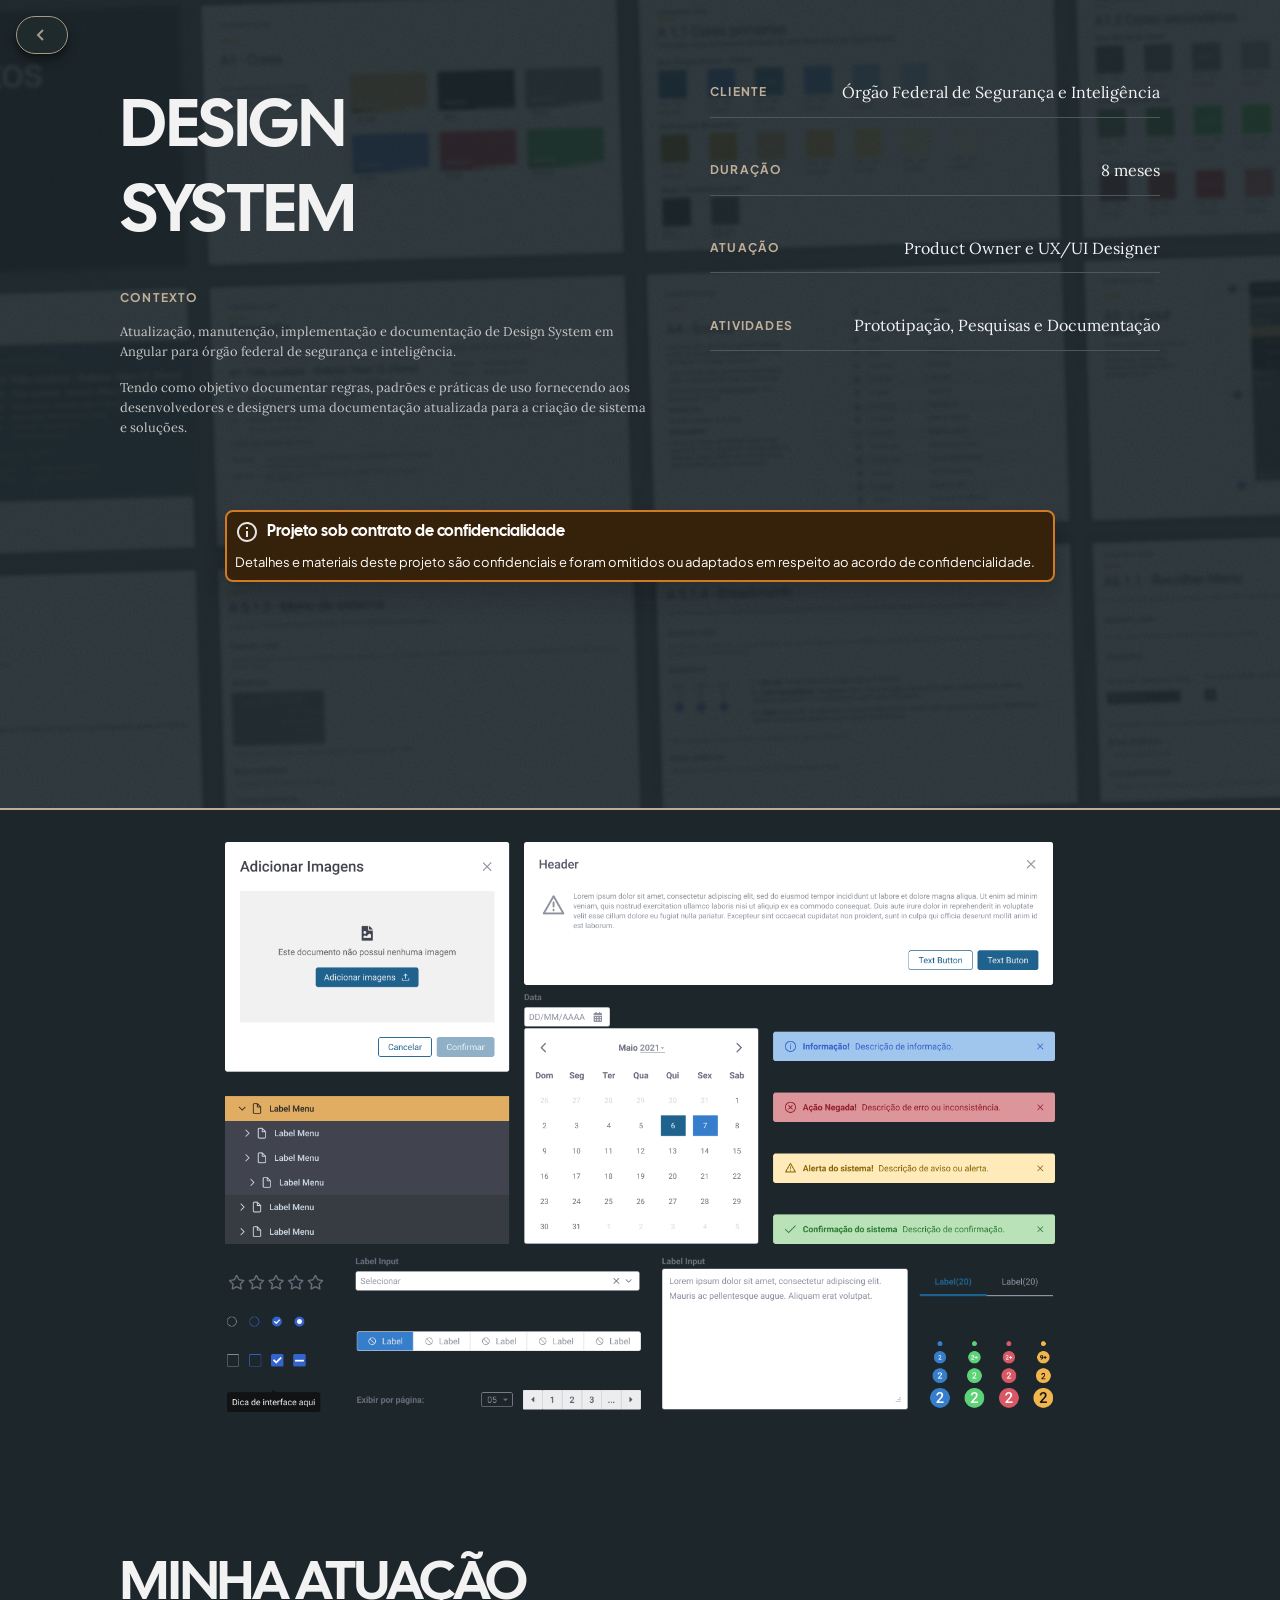
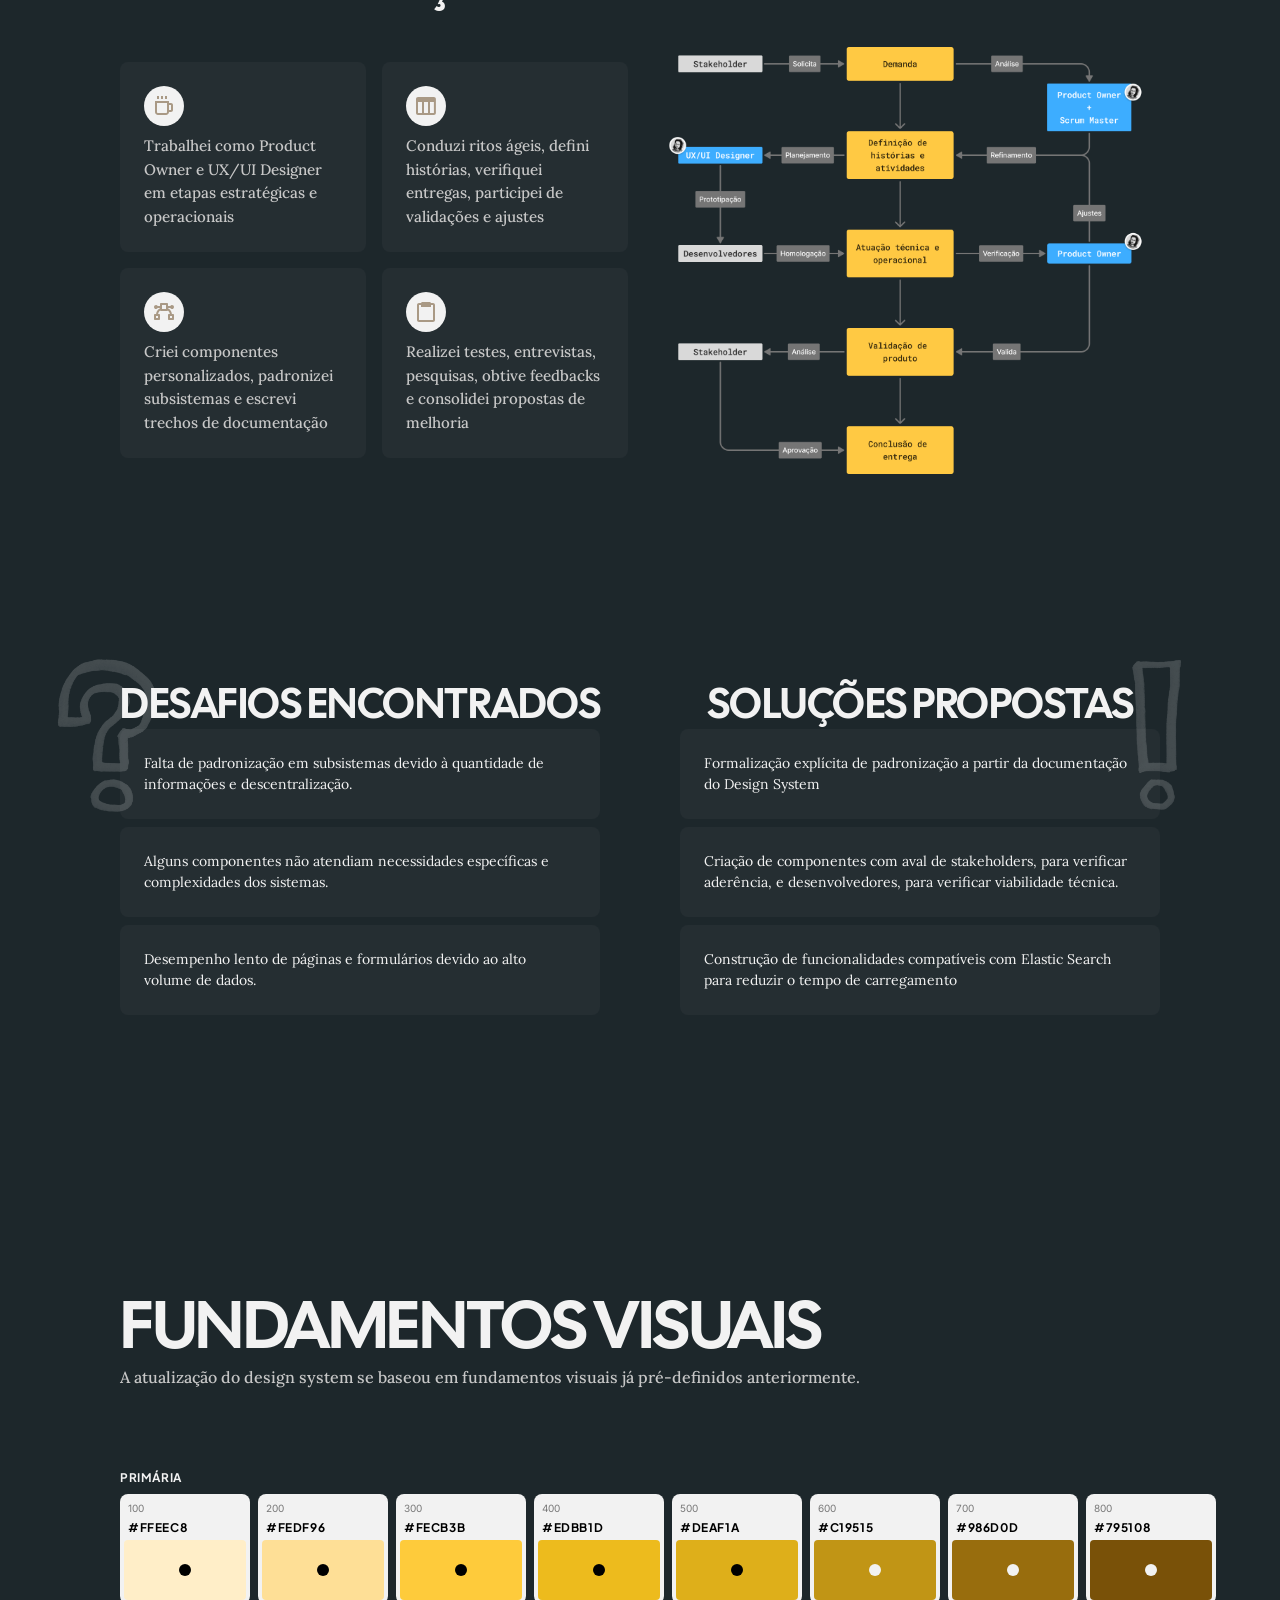
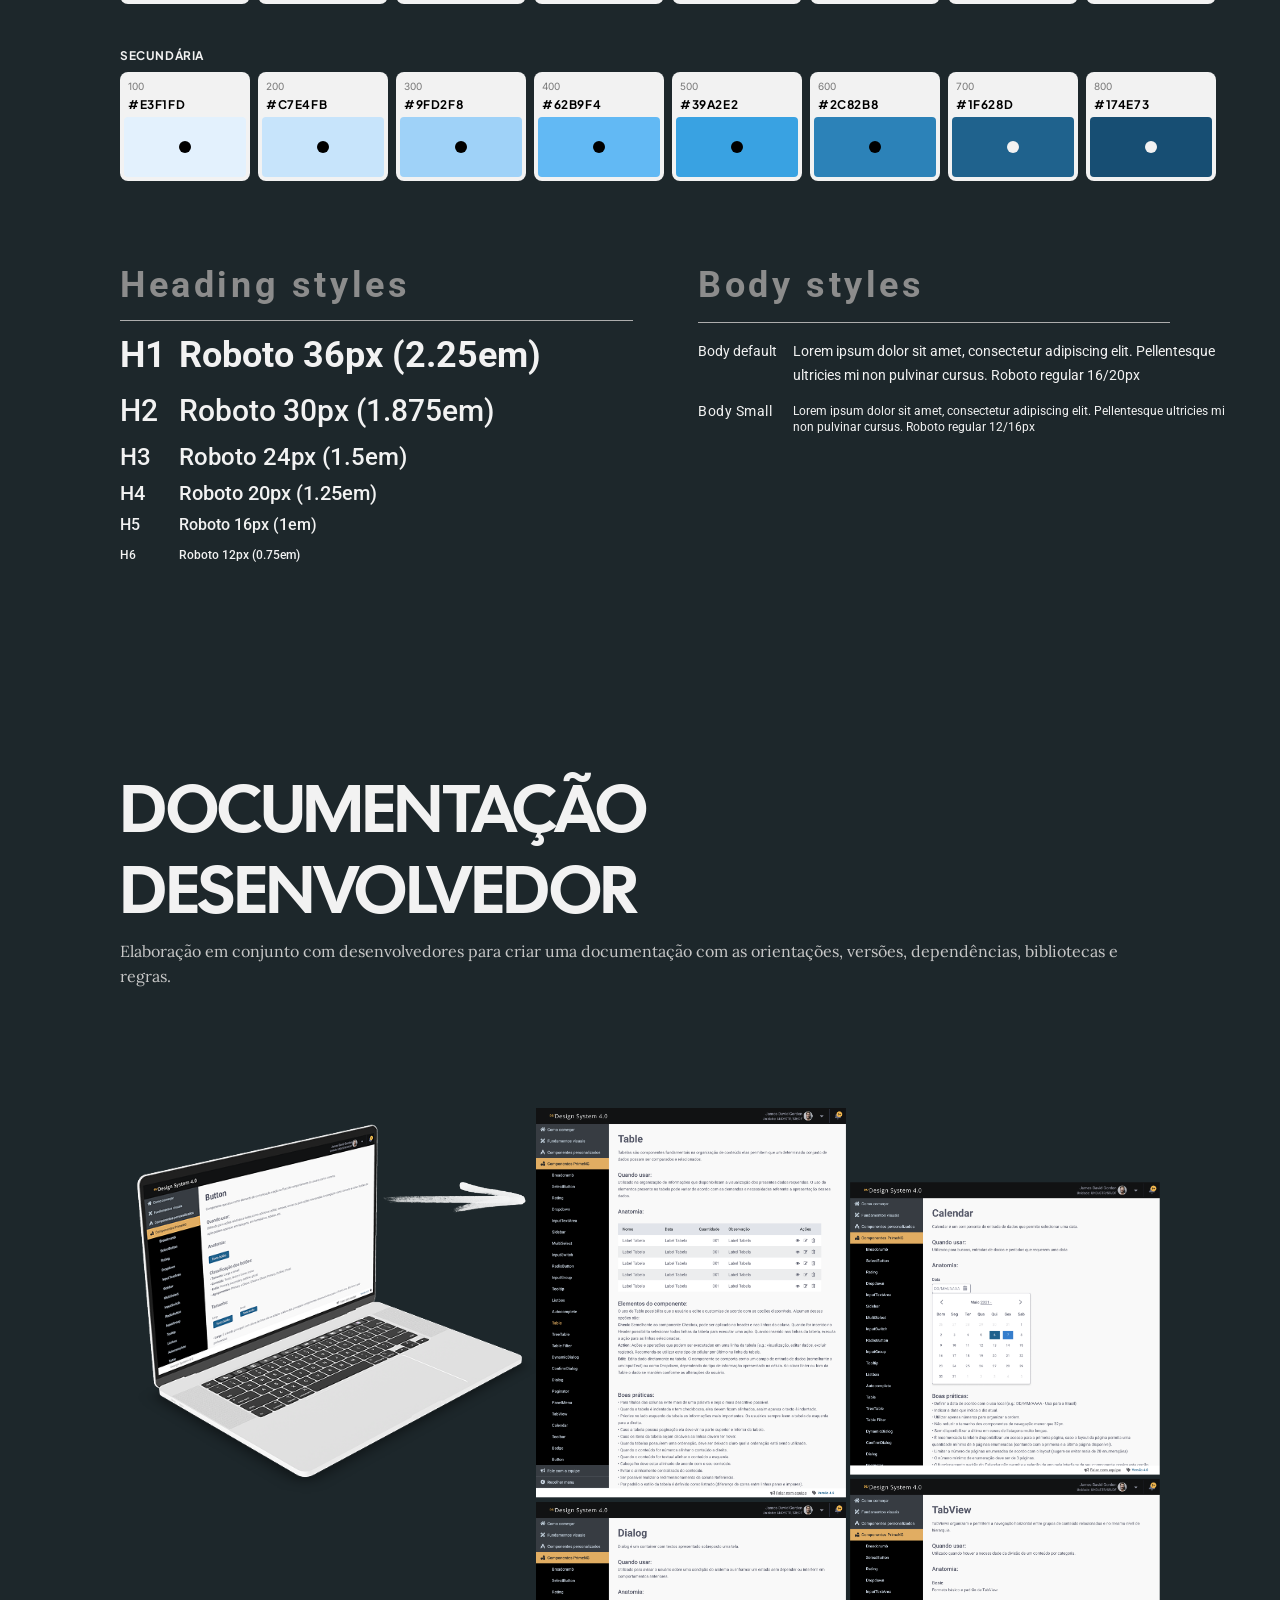
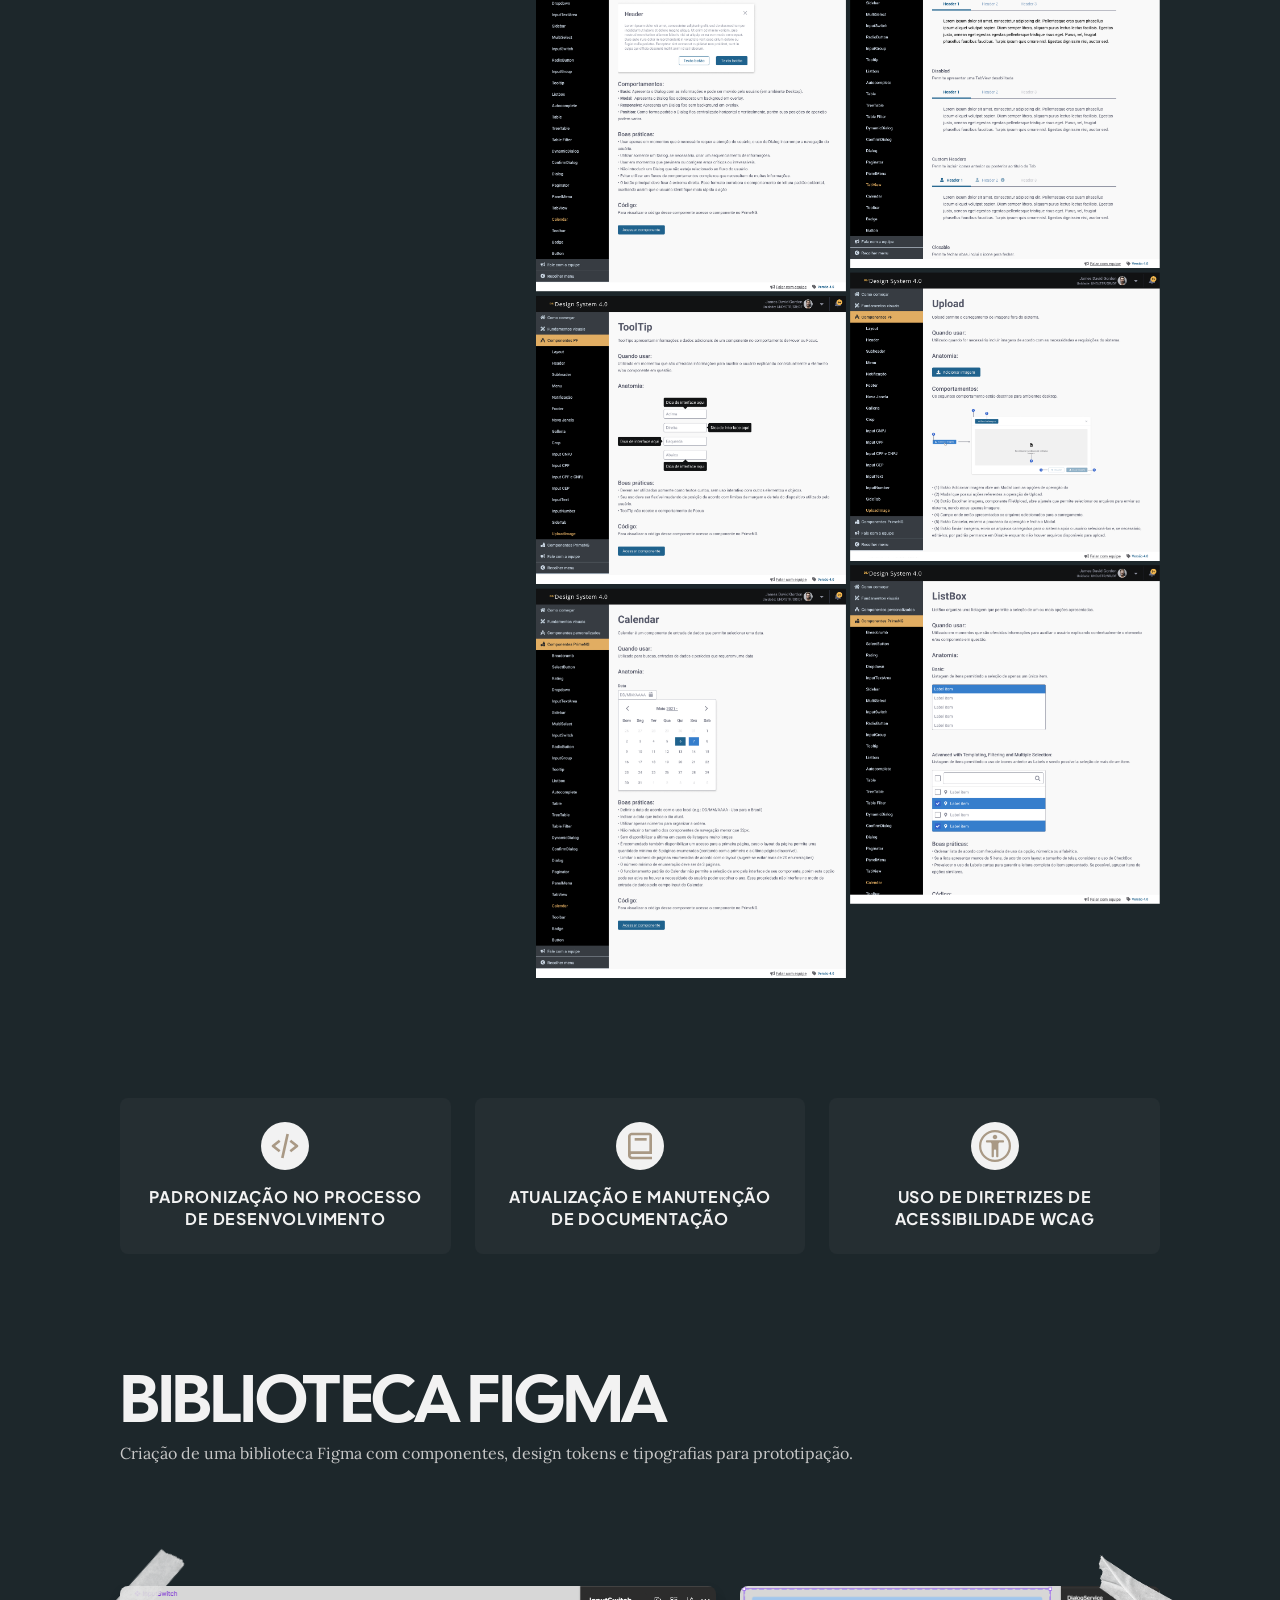
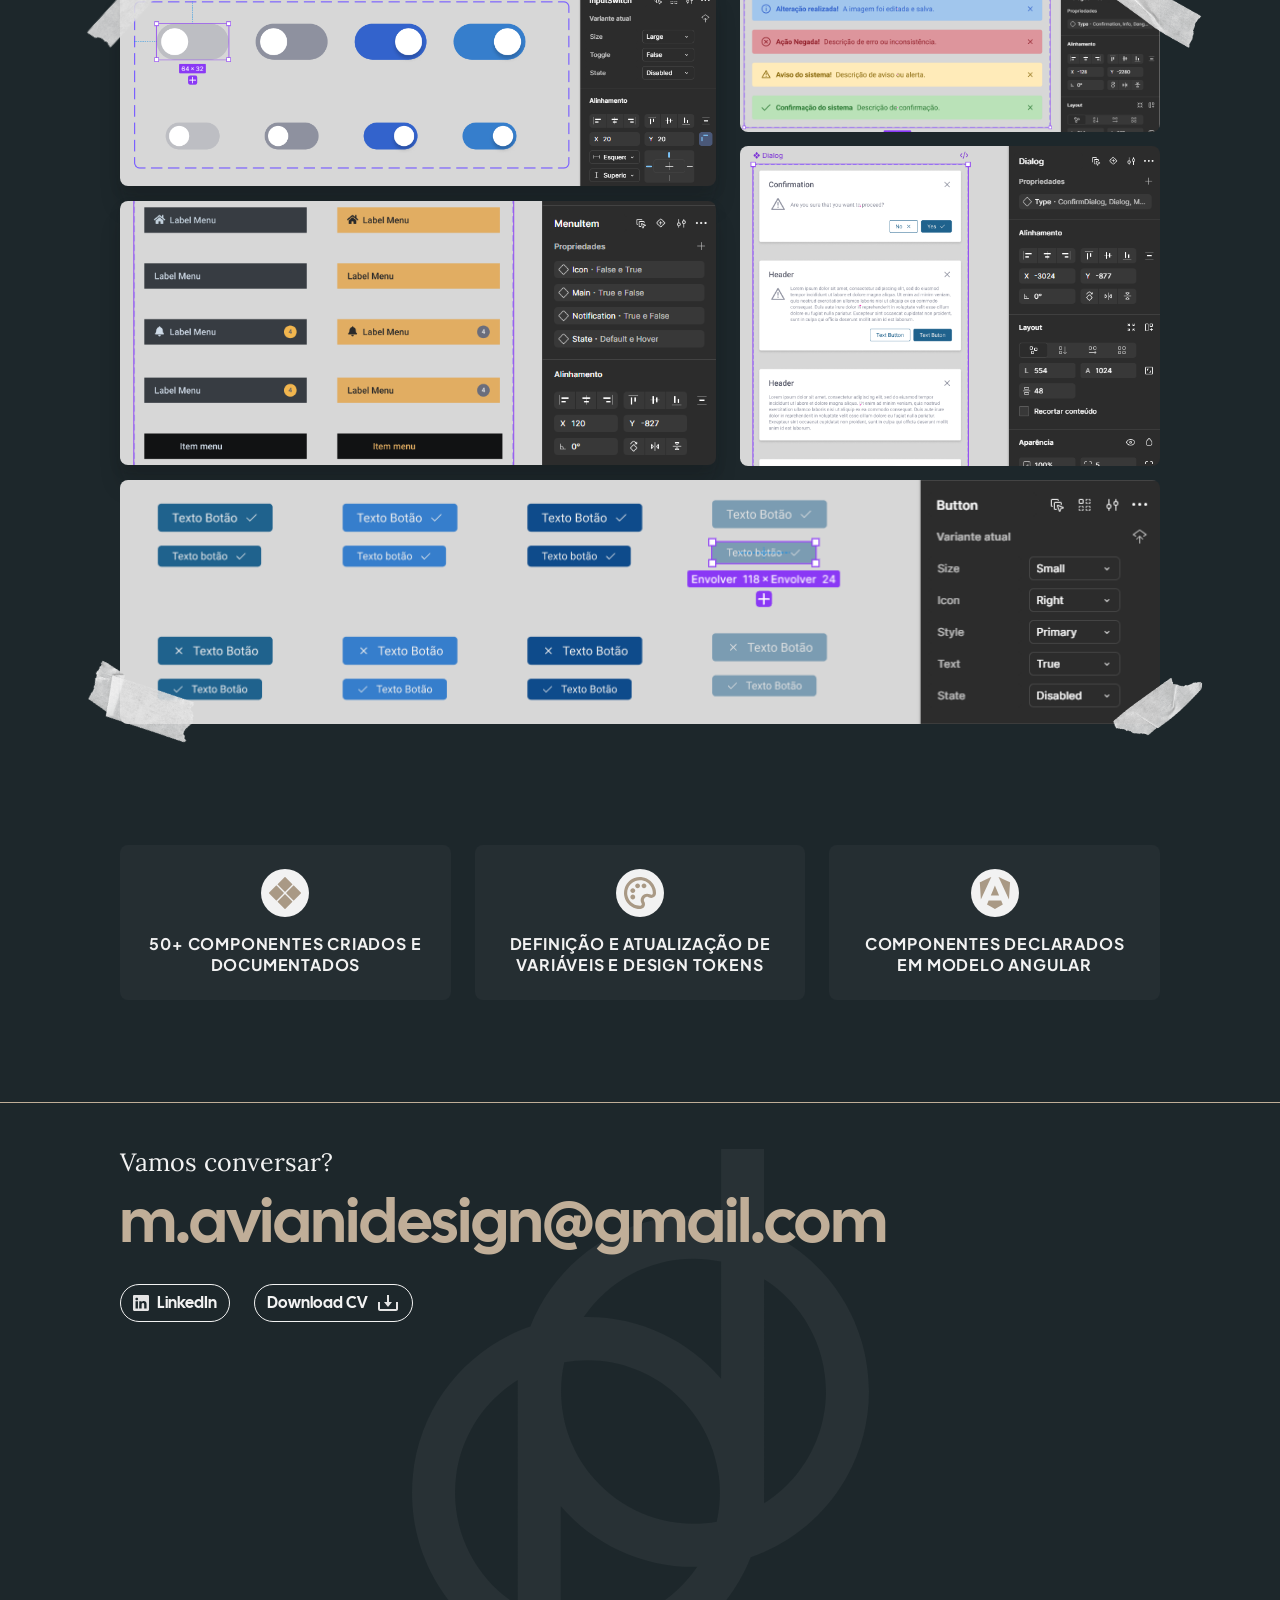
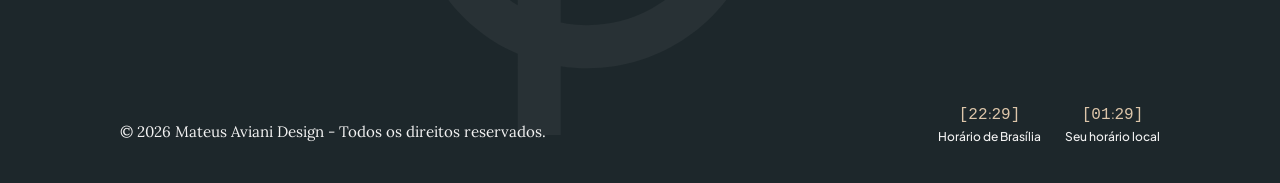
==== commit 875aabe8: "Atualiza o projeto." ====
--- a/projetos/design-system.html
+++ b/projetos/design-system.html
@@ -23,7 +23,7 @@
     <section class="case-cover ds-hero" aria-labelledby="project-title">
       <div class="container case-cover__layout">
         <div class="case-cover__intro">
-          <h1 id="project-title" class="case-title case-title--hero"><span>DESIGN</br>SYSTEM</span></h1>
+          <h1 id="project-title" class="case-title case-title--hero"><span>DESIGN<br>SYSTEM</span></h1>
           <div class="case-cover__context">
             <p class="eyebrow">CONTEXTO</p>
             <div class="case-cover__copy">
--- a/css/tokens.css
+++ b/css/tokens.css
@@ -15,7 +15,6 @@
   --color-warning-surface: #36210a;
   --color-on-warning: #fff;
   --color-on-inverse: #000;
-  --color-surface-glass: rgb(37 46 50 / .86);
   --font-display: "Cal Sans", sans-serif;
   --font-body: Lora, Georgia, serif;
   --font-interface: "Plus Jakarta Sans", Arial, sans-serif;
@@ -34,35 +33,28 @@
   --leading-tight: 1.2;
   --leading-body: 1.55;
   --leading-ui: 1.35;
-  --tracking-tight: -0.09375rem;
-  --tracking-label: 0.075rem;
   --weight-regular: 400;
   --weight-medium: 500;
   --weight-semibold: 600;
   --weight-bold: 700;
-  --space-1: 0.25rem;
-  --space-2: 0.5rem;
-  --space-3: 0.75rem;
-  --space-4: 1rem;
-  --space-6: 1.5rem;
-  --space-8: 2rem;
-  --space-10: 2.5rem;
-  --space-12: 3rem;
-  --space-16: 4rem;
-  --space-20: 5rem;
-  --space-32: 8rem;
-  --content-max-width: 70.375rem;
-  --gutter: clamp(1.5rem, 5vw, 7.5rem);
-  --section-space: clamp(5rem, 8vw, 10rem);
-  --radius-sm: 0.25rem;
-  --radius-md: 0.5rem;
-  --radius-lg: 1rem;
+  --space-1: 4px;
+  --space-2: 8px;
+  --space-3: 12px;
+  --space-4: 16px;
+  --space-6: 24px;
+  --space-8: 32px;
+  --space-10: 40px;
+  --space-12: 48px;
+  --space-16: 64px;
+  --space-20: 80px;
+  --content-max-width: 1126px;
+  --section-space: clamp(80px, 8vw, 160px);
+  --radius-sm: 4px;
+  --radius-md: 8px;
+  --radius-lg: 16px;
   --radius-pill: 999px;
-  --border-thin: 1px solid var(--color-border);
-  --shadow-card: 0 0.5rem 1.5rem -0.25rem rgb(0 0 0 / 0.21);
-  --shadow-200: 0 0.375rem 0.75rem rgb(20 20 20 / 0.13), 0 1.375rem 1.375rem rgb(20 20 20 / 0.12);
-  --shadow-floating: 0 0.125rem 0.125rem rgb(0 0 0 / .13), 0 0.25rem 0.375rem rgb(0 0 0 / .29), 0 0.5rem 0.75rem rgb(0 0 0 / .21);
+  --shadow-card: 0 8px 24px -4px rgb(0 0 0 / 0.21);
+  --shadow-200: 0 6px 12px rgb(20 20 20 / 0.13), 0 22px 22px rgb(20 20 20 / 0.12);
+  --shadow-floating: 0 2px 2px rgb(0 0 0 / .13), 0 4px 6px rgb(0 0 0 / .29), 0 8px 12px rgb(0 0 0 / .21);
   --duration-fast: 180ms;
-  --breakpoint-tablet: 48rem;
-  --breakpoint-desktop: 64rem;
 }
--- a/css/layout.css
+++ b/css/layout.css
@@ -21,15 +21,15 @@
 .section-title {
     text-align: center;
     color: var(--color-text);
-    font-size: 68px;
-    letter-spacing: -1.5px;
-    line-height: 85px
+    font-size: 4.25rem;
+    letter-spacing: -0.0220588235em;
+    line-height: 1.25
 }
 
 .display-title {
     margin-bottom: 120px;
-    font-size: 109px;
-    letter-spacing: -2px;
+    font-size: 6.8125rem;
+    letter-spacing: -0.0183486239em;
     line-height: 1.2
 }
 
@@ -54,19 +54,19 @@
 }
 
 .index{
-    font: 16px/1.35 var(--font-mono);
+    font: 1rem/1.35 var(--font-mono);
     color: var(--color-accent);
 }
 .timeline-meta p {
     color: var(--color-accent);
-    font: 16px/1.35 var(--font-display)
+    font: 1rem/1.35 var(--font-display)
 }
 
 .project-card h3 {
     margin-top: 8px;
-    font-size: 68px;
-    line-height: 85px;
-    letter-spacing: -1.5px
+    font-size: 4.25rem;
+    line-height: 1.25;
+    letter-spacing: -0.0220588235em
 }
 
 .project-content {
@@ -115,7 +115,7 @@
     justify-content: end;
     gap: 8px;
     margin-top: 12px;
-    font: 16px/1.35 var(--font-display)
+    font: 1rem/1.35 var(--font-display)
 }
 
 .timeline-meta strong img {
@@ -156,7 +156,7 @@
 }
 
 .timeline-content h3 {
-    font-size: 26px;
+    font-size: 1.625rem;
     line-height: 1.3
 }
 
@@ -182,12 +182,12 @@
 
 .education-list p {
     color: var(--color-text-secondary);
-    font: 26px/1.3 var(--font-display)
+    font: 1.625rem/1.3 var(--font-display)
 }
 
 .education-list h3 {
     margin-top: 8px;
-    font: 300 31px/1.35 var(--font-body)
+    font: 300 1.9375rem/1.35 var(--font-body)
 }
 
 .education-list em {
@@ -210,10 +210,11 @@
 
 .education-visual img:last-child {
     position: absolute;
-    bottom: 0;
-    left: 31%;
-    width: 38%;
-    height: 95px;
+    bottom: 24px;
+    left: 35%;
+    right: 25%;
+    width: 160px;
+    height: auto;
     object-fit: cover;
     border-radius: 4px
 }
@@ -236,7 +237,6 @@
 
 .about-content {
     display: flex;
-    grid-template-columns: 335px 1fr;
     gap: 32px;
     align-items: start;
     
@@ -256,7 +256,7 @@
 
 
 .about-content p {
-    font-size: 16px;
+    font-size: 1rem;
     line-height: 1.45
 }
 
@@ -270,7 +270,7 @@
     }
 
     .display-title {
-        font-size: clamp(52px, 9vw, 80px)
+        font-size: clamp(3.25rem, 9vw, 5rem)
     }
 
     .project-card {
@@ -279,7 +279,7 @@
     }
 
     .project-card h3 {
-        font-size: 52px;
+        font-size: 3.25rem;
         line-height: 1.05
     }
 
@@ -305,7 +305,7 @@
 
     .display-title,
     .section-title {
-        font-size: 40px;
+        font-size: 3rem;
         line-height: 1.1
     }
 
@@ -323,7 +323,7 @@
     }
 
     .project-card h3 {
-        font-size: 44px
+        font-size: 2.75rem
     }
 
     .experience {
--- a/css/components.css
+++ b/css/components.css
@@ -1,11 +1,12 @@
 .case-title {
     color: var(--color-text);
-    letter-spacing: var(--tracking-tight);
+    letter-spacing: -0.0220588235em;
 }
 
 .case-title--hero {
     font-size: 4.25rem;
-    line-height: 5.3125rem;
+    line-height: 1.25;
+    letter-spacing: -0.0220588235em;
 }
 
 .case-cover {
@@ -20,7 +21,7 @@
     position: relative;
     z-index: 1;
     display: grid;
-    grid-template-columns: minmax(0, 34.375rem) minmax(0, 28.125rem);
+    grid-template-columns: minmax(0, 550px) minmax(0, 450px);
     align-items: start;
     justify-content: space-between;
     gap: var(--space-16);
@@ -67,12 +68,12 @@
 .eyebrow {
     color: var(--color-text-secondary);
     font: var(--weight-bold) var(--text-label) / var(--leading-ui) var(--font-interface);
-    letter-spacing: var(--tracking-label);
+    letter-spacing: 0.1em;
     text-transform: uppercase;
 }
 
 .case-cover__meta dd {
-    max-width: 20rem;
+    max-width: 320px;
     margin: 0;
     color: var(--color-text);
     font: var(--weight-regular) 1rem / var(--leading-body) var(--font-body);
@@ -87,12 +88,12 @@
 .case-title--subsection {
     font-size: var(--text-case-subtitle);
     line-height: var(--leading-tight);
-    letter-spacing: -0.03125rem;
+    letter-spacing: -0.014em;
 }
 
 .notice {
     margin: 24px auto;
-    width: min(51.875rem, calc(100% - 3rem));
+    width: min(830px, calc(100% - 48px));
     display: grid;
     gap: var(--space-2);
     padding: var(--space-2);
@@ -136,8 +137,8 @@
     top: 16px;
     left: 16px;
     display: flex;
-    width: 3.25rem;
-    height: 2.375rem;
+    width: 52px;
+    height: 38px;
     place-items: center;
     padding: var(--space-2) var(--space-3);
     border: 1px solid var(--color-accent);
@@ -190,12 +191,12 @@
 }
 
 .icon-badge--lg {
-    --icon-badge-size: 6rem;
+    --icon-badge-size: 96px;
     --icon-badge-content-size: var(--space-12);
 }
 
 .icon-badge--xl {
-    --icon-badge-size: 7rem;
+    --icon-badge-size: 112px;
     --icon-badge-content-size: var(--space-16);
 }
 
@@ -213,7 +214,7 @@
     border-radius: 20px;
     background: var(--color-surface);
     color: var(--color-text-muted);
-    font: 600 12px/1 var(--font-interface);
+    font: 600 0.75rem/1 var(--font-interface);
     white-space: nowrap
 }
 
@@ -226,8 +227,8 @@
     border: 1px solid var(--color-accent);
     border-radius: 99px;
     color: var(--color-text-secondary);
-    font: 700 12px/1 var(--font-interface);
-    letter-spacing: .6px;
+    font: 700 0.75rem/1 var(--font-interface);
+    letter-spacing: 0.05em;
     text-decoration: none;
     text-transform: uppercase;
     transition: color var(--duration-fast) ease, background-color var(--duration-fast) ease;
@@ -272,7 +273,7 @@
     align-items: center;
     gap: 8px;
     color: var(--color-text);
-    font: 16px/1.35 var(--font-display);
+    font: 1rem/1.35 var(--font-display);
     text-decoration: none
 }
 
@@ -288,7 +289,7 @@
 
 .site-nav a {
     color: var(--color-text-muted);
-    font: 16px/1.35 var(--font-interface);
+    font: 1rem/1.35 var(--font-interface);
     text-decoration: none
 }
 
@@ -323,7 +324,7 @@
 }
 
 .contact-main p {
-    font-size: 25px
+    font-size: 1.5625rem
 }
 
 .contact-main {
@@ -352,7 +353,7 @@
     border: 1px solid var(--color-text);
     border-radius: 99px;
     color: var(--color-text);
-    font: 16px/1.35 var(--font-display);
+    font: 1rem/1.35 var(--font-display);
     text-decoration: none
 }
 
@@ -385,7 +386,7 @@
 
 .time-info b {
     color: var(--color-border);
-    font: 500 16px/1 var(--font-mono)
+    font: 500 1rem/1 var(--font-mono)
 }
 
 .time-info__separator {
@@ -400,7 +401,7 @@
 }
 
 .time-info span {
-    font: 500 12px/1 var(--font-interface)
+    font: 500 0.75rem/1 var(--font-interface)
 }
 
 @media (max-width: 64rem) {
@@ -432,7 +433,7 @@
     }
 
     .case-title--hero {
-        font-size: var(--text-case-title);
+        font-size: 4rem;
         line-height: var(--leading-tight);
     }
 
--- a/css/project-design-system.css
+++ b/css/project-design-system.css
@@ -13,7 +13,7 @@
 .ds-section .case-title--section {
     margin-bottom: var(--space-8);
     font: var(--weight-regular) var(--text-heading-sm) / 1.25 var(--font-display);
-    letter-spacing: var(--tracking-tight);
+    letter-spacing: -0.0220588235em;
 }
 
 .ds-hero h1 span {
@@ -24,7 +24,7 @@
 .ds-type-grid h3 {
     color: var(--color-text-secondary);
     font: var(--weight-semibold) var(--text-xs) / var(--leading-ui) var(--font-interface);
-    letter-spacing: var(--tracking-label);
+    letter-spacing: 0.1em;
 }
 
 .ds-example-section {
@@ -102,7 +102,7 @@
 .ds-challenge-column .case-title--subsection {
     margin: 0;
     font: var(--weight-regular) 2.625rem / var(--leading-tight) var(--font-display);
-    letter-spacing: -0.03125rem;
+    letter-spacing: -0.0119047619em;
     text-align: center;
 }
 
@@ -133,17 +133,17 @@
 }
 
 .ds-challenge-illustration-question {
-    top: -1.3125rem;
+    top: -21px;
     left: -64px;
-    width: 6.3125rem;
-    height: 9.625rem;
+    width: 101px;
+    height: 154px;
 }
 
 .ds-challenge-illustration-exclamation {
-    top: -1.3125rem;
+    top: -21px;
     right: -24px;
-    width: 3.25rem;
-    height: 9.5rem;
+    width: 52px;
+    height: 152px;
 }
 
 .ds-list {
@@ -189,12 +189,12 @@
 .ds-palette-group h3 {
     color: var(--color-text);
     font: var(--weight-bold) var(--text-xs) / var(--leading-ui) var(--font-interface);
-    letter-spacing: 0.0375rem;
+    letter-spacing: 0.05em;
 }
 
 .ds-palette {
     display: grid;
-    --ds-palette-gutter: max(7.5rem, calc((100vw - 70.375rem) / 2));
+    --ds-palette-gutter: max(120px, calc((100vw - 1126px) / 2));
 
     width: calc(100% + (var(--ds-palette-gutter) * 2));
     min-inline-size: 0;
@@ -229,12 +229,12 @@
 .ds-swatch strong {
     padding-inline: var(--space-1);
     font: var(--weight-bold) var(--text-xs) / var(--leading-ui) var(--font-interface);
-    letter-spacing: 0.0375rem;
+    letter-spacing: 0.05em;
 }
 
 .ds-swatch i {
     display: grid;
-    height: 3.75rem;
+    height: 60px;
     place-items: center;
     border-radius: var(--radius-sm);
 }
@@ -246,8 +246,8 @@
 
 .ds-type-grid {
     display: grid;
-    grid-template-columns: 32.0625rem 34.25rem;
-    gap: 4.0625rem;
+    grid-template-columns: 513px 548px;
+    gap: 65px;
     width: 100%;
     margin-top: var(--space-20);
 }
@@ -259,7 +259,7 @@
 }
 
 .ds-heading-styles {
-    gap: 0.875rem;
+    gap: 14px;
 }
 
 .ds-body-styles {
@@ -280,12 +280,12 @@
 }
 
 .ds-body-styles .ds-type-divider {
-    width: 29.498875rem;
+    width: 471.982px;
 }
 
 .ds-heading-styles>p {
     display: grid;
-    grid-template-columns: 3.1666875rem minmax(0, 1fr);
+    grid-template-columns: 50.667px minmax(0, 1fr);
     gap: var(--space-2);
     align-items: center;
     margin: 0;
@@ -303,28 +303,28 @@
 }
 
 .ds-type-h2 {
-    font: var(--weight-medium) 1.875rem / 2.5rem Roboto, Arial, sans-serif;
+    font: var(--weight-medium) 1.875rem / 1.3333333333 Roboto, Arial, sans-serif;
 }
 
 .ds-type-h3 {
-    font: var(--weight-medium) 1.5rem / 1.5rem Roboto, Arial, sans-serif;
+    font: var(--weight-medium) 1.5rem / 1 Roboto, Arial, sans-serif;
 }
 
 .ds-type-h4 {
-    font: var(--weight-medium) 1.25rem / 1.25rem Roboto, Arial, sans-serif;
+    font: var(--weight-medium) 1.25rem / 1 Roboto, Arial, sans-serif;
 }
 
 .ds-type-h5 {
-    font: var(--weight-medium) 1rem / 1rem Roboto, Arial, sans-serif;
+    font: var(--weight-medium) 1rem / 1 Roboto, Arial, sans-serif;
 }
 
 .ds-type-h6 {
-    font: var(--weight-medium) 0.75rem / 1rem Roboto, Arial, sans-serif;
+    font: var(--weight-medium) 0.75rem / 1.3333333333 Roboto, Arial, sans-serif;
 }
 
 .ds-body-sample {
     display: grid;
-    grid-template-columns: 5.4375rem minmax(0, 1fr);
+    grid-template-columns: 87px minmax(0, 1fr);
     gap: var(--space-2);
     color: var(--color-text);
     font-family: Roboto, Arial, sans-serif;
@@ -335,21 +335,21 @@
 }
 
 .ds-body-default {
-    font: var(--weight-regular) 0.875rem / 1.5rem Roboto, Arial, sans-serif;
+    font: var(--weight-regular) 0.875rem / 1.7142857143 Roboto, Arial, sans-serif;
 }
 
 .ds-body-small>p:first-child {
-    font: var(--weight-regular) 0.875rem / 1rem Roboto, Arial, sans-serif;
-    letter-spacing: 0.03125rem;
+    font: var(--weight-regular) 0.875rem / 1.1428571429 Roboto, Arial, sans-serif;
+    letter-spacing: 0.0357142857em;
 }
 
 .ds-body-small>p:last-child {
-    font: var(--weight-regular) 0.75rem / 1rem Roboto, Arial, sans-serif;
+    font: var(--weight-regular) 0.75rem / 1.3333333333 Roboto, Arial, sans-serif;
 }
 
 .ds-documentation-content {
     display: grid;
-    gap: 7.5rem;
+    gap: 120px;
 }
 
 .ds-documentation-heading {
@@ -428,7 +428,7 @@
 .ds-documentation-result p {
     color: var(--color-text);
     font: var(--weight-bold) 1rem / var(--leading-ui) var(--font-interface);
-    letter-spacing: 0.05rem;
+    letter-spacing: 0.05em;
     text-align: center;
 }
 
@@ -442,7 +442,7 @@
 
 .ds-library-content {
     display: grid;
-    gap: 7.5rem;
+    gap: 120px;
 }
 
 .ds-library-heading {
@@ -452,7 +452,8 @@
 .ds-library-heading .case-title--section {
     margin: 0;
     font-size: 4.25rem;
-    line-height: 5.3125rem;
+    line-height: 1.25;
+    letter-spacing: -0.0220588235em;
 }
 
 .ds-library-heading p {
@@ -468,7 +469,7 @@
 .ds-library-grid {
     display: grid;
     grid-template-columns: 1.42fr 1fr;
-    gap: 0.9375rem 1.5rem;
+    gap: 15px 24px;
 }
 
 .ds-library-grid-left,
@@ -477,11 +478,11 @@
 }
 
 .ds-library-grid-left {
-    gap: 0.9375rem;
+    gap: 15px;
 }
 
 .ds-library-grid-right {
-    gap: 0.875rem;
+    gap: 14px;
 }
 
 .ds-library-grid figure img {
@@ -557,26 +558,26 @@
 
 /* Cada fita é posicionada em relação ao grid completo da biblioteca. */
 .ds-library-tape--top-left {
-    top: -0.3125rem;
-    left: -2.6875rem;
+    top: -5px;
+    left: -43px;
     transform: rotate(-45deg);
 }
 
 .ds-library-tape--top-right {
-    top: -0.4375rem;
-    right: -3.125rem;
+    top: -7px;
+    right: -50px;
     transform: rotate(37.95deg);
 }
 
 .ds-library-tape--bottom-left {
-    bottom: -0.4375rem;
-    left: -2.125rem;
+    bottom: -7px;
+    left: -34px;
     transform: rotate(25.87deg);
 }
 
 .ds-library-tape--bottom-right {
-    right: -2.5rem;
-    bottom: -0.5rem;
+    right: -40px;
+    bottom: -8px;
     transform: rotate(-57.23deg);
 }
 
@@ -597,16 +598,16 @@
 
 .ds-library-results article>img {
     display: grid;
-    width: 5.5rem;
-    height: 5.5rem;
+    width: 88px;
+    height: 88px;
     place-items: center;
-    flex: 0 0 5.5rem;
+    flex: 0 0 88px;
 }
 
 .ds-library-results p {
     color: var(--color-text);
     font: var(--weight-bold) 1rem / var(--leading-ui) var(--font-interface);
-    letter-spacing: .05rem;
+    letter-spacing: 0.05em;
     text-align: center;
 }
 
@@ -642,18 +643,18 @@
 
     .ds-challenge-illustration-question {
         left: 0;
-        width: 5rem;
+        width: 80px;
         height: auto;
     }
 
     .ds-challenge-illustration-exclamation {
         right: 0;
-        width: 2.5rem;
+        width: 40px;
         height: auto;
     }
 
     .ds-palette {
-        --ds-palette-gutter: 1.5rem;
+        --ds-palette-gutter: 24px;
     }
 
     .ds-documentation-content {
@@ -763,7 +764,7 @@
 
     .ds-example-section img {
         width: 100%;
-        max-width: 52.1875rem;
+        max-width: 835px;
     }
 
     .ds-documentation-results,
@@ -783,4 +784,4 @@
         gap: var(--space-4);
     }
 
-}+}
